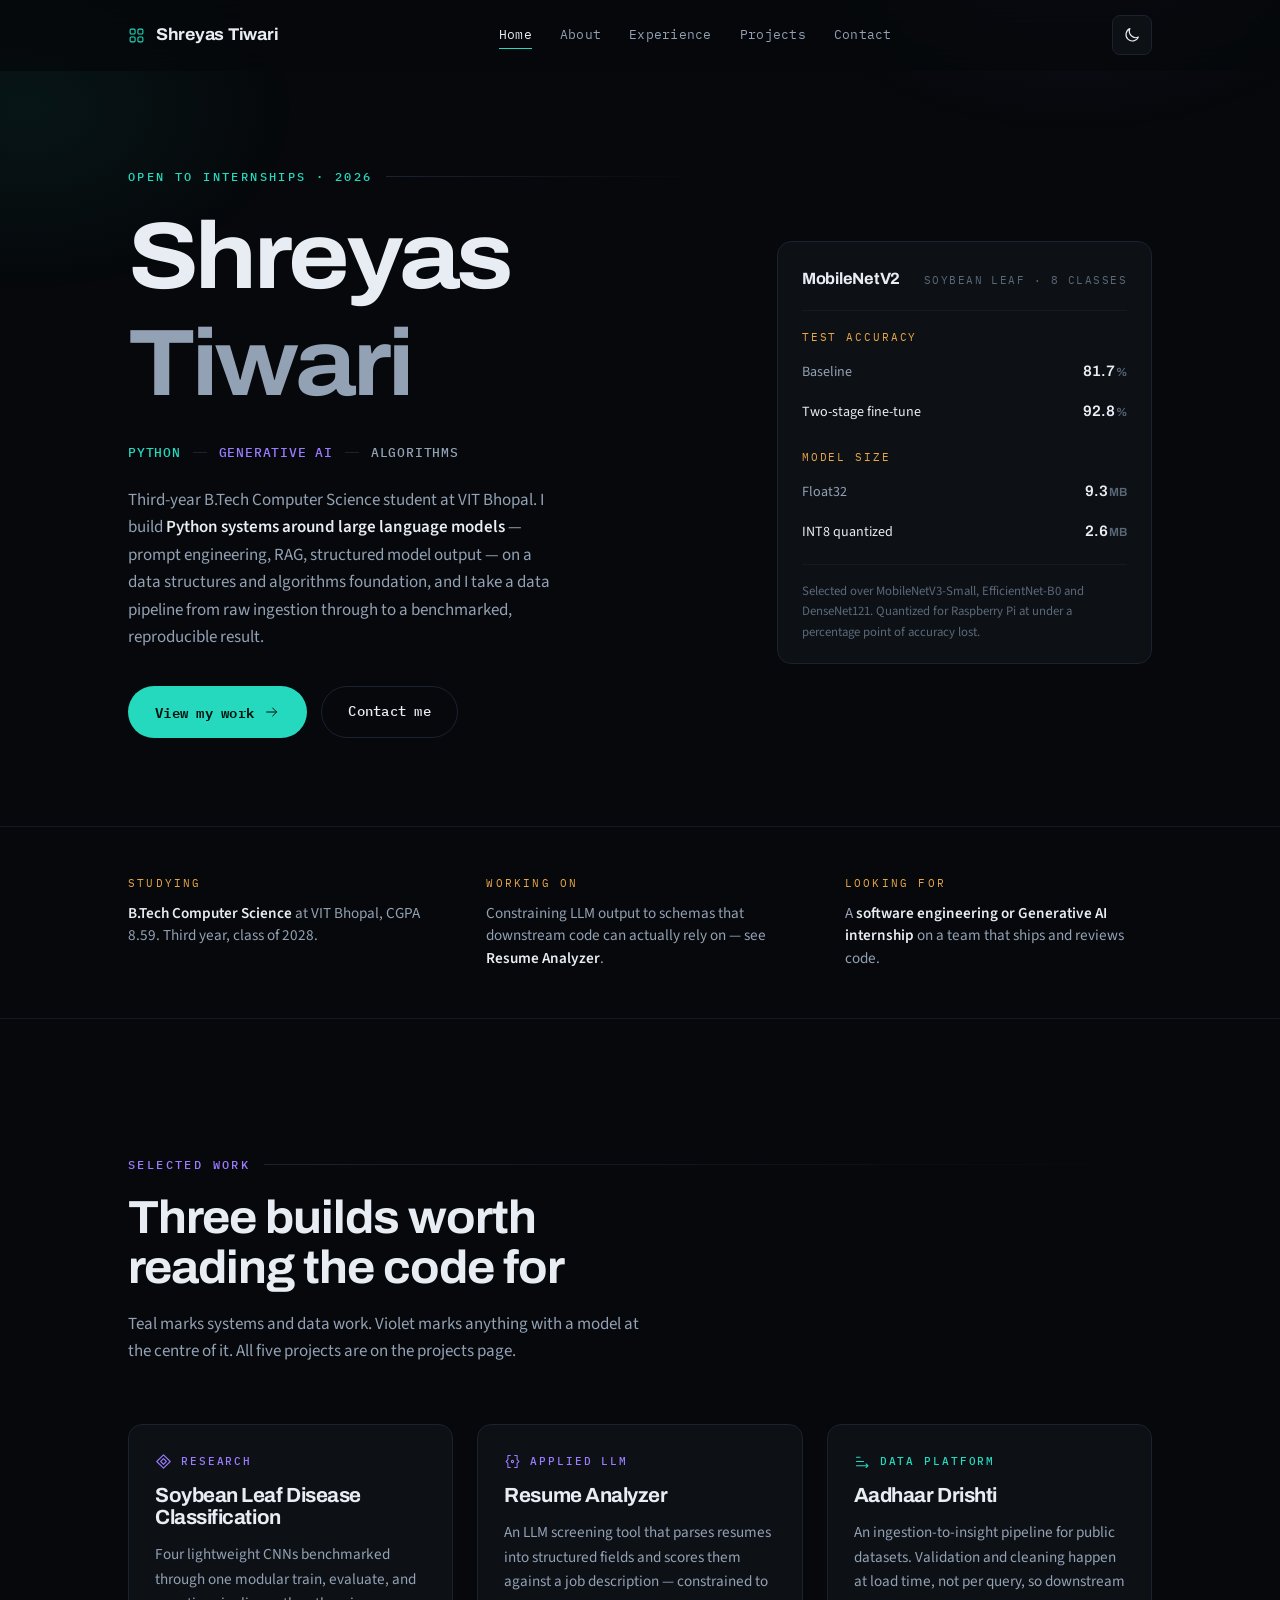
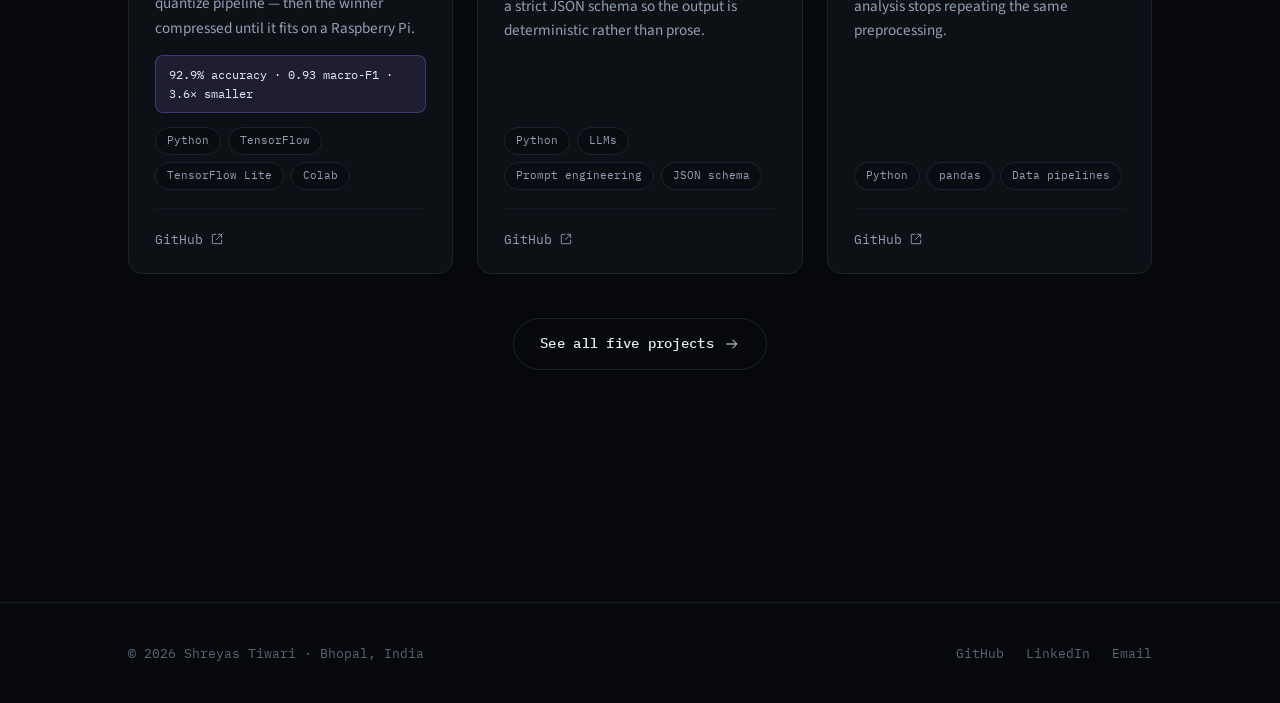
==== index.html @ 002e0f3b "Add files via upload" ====
<!DOCTYPE html>
<html lang="en">
<head>
<meta charset="UTF-8">
<meta name="viewport" content="width=device-width, initial-scale=1.0">
<title>Shreyas Tiwari &mdash; Python Developer &amp; Generative AI</title>
<meta name="description" content="Portfolio of Shreyas Tiwari, a B.Tech Computer Science student building Python systems around LLMs, data pipelines, and benchmarked machine learning.">
<meta name="theme-color" content="#06080B">
<script>(function(){try{var t=localStorage.getItem('theme');document.documentElement.setAttribute('data-theme',t==='light'?'light':'dark');}catch(e){document.documentElement.setAttribute('data-theme','dark');}})();</script>
<link rel="preconnect" href="https://fonts.googleapis.com">
<link rel="preconnect" href="https://fonts.gstatic.com" crossorigin>
<link href="https://fonts.googleapis.com/css2?family=Archivo:wdth,wght@75..112,500..700&family=IBM+Plex+Mono:wght@400;500&family=Source+Sans+3:wght@400;600&display=swap" rel="stylesheet">
<link rel="stylesheet" href="style.css">
</head>
<body>
<a class="skip" href="#main">Skip to content</a>
<svg class="sprite" aria-hidden="true" focusable="false">
  <symbol id="sym-mark" viewBox="0 0 24 24"><rect x="3" y="3" width="7" height="7" rx="1.5"/><rect x="14" y="3" width="7" height="7" rx="1.5"/><rect x="3" y="14" width="7" height="7" rx="1.5"/><rect x="14" y="14" width="7" height="7" rx="1.5"/></symbol>
  <symbol id="sym-moon" viewBox="0 0 24 24"><path d="M20.5 14.8A8.6 8.6 0 0 1 9.2 3.5a8.6 8.6 0 1 0 11.3 11.3z"/></symbol>
  <symbol id="sym-sun" viewBox="0 0 24 24"><circle cx="12" cy="12" r="4.2"/><path d="M12 2.6v2.2M12 19.2v2.2M2.6 12h2.2M19.2 12h2.2M5.4 5.4l1.6 1.6M17 17l1.6 1.6M18.6 5.4L17 7M7 17l-1.6 1.6"/></symbol>
  <symbol id="sym-arrow" viewBox="0 0 24 24"><path d="M4 12h15"/><path d="M13 6l6 6-6 6"/></symbol>
  <symbol id="sym-external" viewBox="0 0 24 24"><path d="M10 4H5a1 1 0 0 0-1 1v14a1 1 0 0 0 1 1h14a1 1 0 0 0 1-1v-5"/><path d="M14 4h6v6"/><path d="M20 4l-9 9"/></symbol>
  <symbol id="sym-research" viewBox="0 0 24 24"><path d="M12 2.5L21.5 12 12 21.5 2.5 12z"/><path d="M12 8l4 4-4 4-4-4z"/></symbol>
  <symbol id="sym-model" viewBox="0 0 24 24"><path d="M9 3.5H5.5v6l-2.5 2.5 2.5 2.5v6H9"/><path d="M15 3.5h3.5v6l2.5 2.5-2.5 2.5v6H15"/><circle cx="12" cy="12" r="1.6"/></symbol>
  <symbol id="sym-pipeline" viewBox="0 0 24 24"><path d="M3.5 6h5"/><path d="M3.5 12h10"/><path d="M3.5 18h16"/><path d="M17 15.5l2.5 2.5-2.5 2.5"/></symbol>
</svg>

<header class="site-head">
  <div class="wrap head-inner">
    <a class="brand" href="index.html"><svg class="glyph"><use href="#sym-mark"/></svg>Shreyas Tiwari</a>
    <nav class="site-nav" id="primary-nav" aria-label="Primary">
      <ul class="nav-list">
        <li><a href="index.html" aria-current="page">Home</a></li>
        <li><a href="about.html">About</a></li>
        <li><a href="experience.html">Experience</a></li>
        <li><a href="projects.html">Projects</a></li>
        <li><a href="contact.html">Contact</a></li>
      </ul>
    </nav>
    <div class="head-actions">
      <button class="icon-btn theme-toggle" type="button" aria-label="Switch to light theme" aria-pressed="false">
        <svg class="glyph icon-moon"><use href="#sym-moon"/></svg>
        <svg class="glyph icon-sun"><use href="#sym-sun"/></svg>
      </button>
      <button class="icon-btn nav-toggle" type="button" aria-expanded="false" aria-controls="primary-nav" aria-label="Open menu">
        <span></span><span></span><span></span>
      </button>
    </div>
  </div>
</header>

<main id="main">

  <section class="hero">
    <div class="wrap hero-grid">
      <div>
        <p class="eyebrow hero-fade" style="--d: 0.05s">Open to internships &middot; 2026</p>
        <h1 class="hero-name">
          <span class="line-mask"><span>Shreyas</span></span>
          <span class="line-mask surname"><span>Tiwari</span></span>
        </h1>
        <ul class="role-line hero-fade" style="--d: 0.45s">
          <li>Python</li>
          <li>Generative AI</li>
          <li>Algorithms</li>
        </ul>
        <p class="hero-copy hero-fade" style="--d: 0.55s">Third-year B.Tech Computer Science student at VIT Bhopal. I build <strong>Python systems around large language models</strong> &mdash; prompt engineering, RAG, structured model output &mdash; on a data structures and algorithms foundation, and I take a data pipeline from raw ingestion through to a benchmarked, reproducible result.</p>
        <div class="cta-row hero-fade" style="--d: 0.65s">
          <a class="btn btn-solid" href="projects.html">View my work <svg class="glyph"><use href="#sym-arrow"/></svg></a>
          <a class="btn btn-ghost" href="contact.html">Contact me</a>
        </div>
      </div>

      <figure class="bench">
        <figcaption class="bench-head">
          <span class="bench-model">MobileNetV2</span>
          <span class="bench-scope">Soybean leaf &middot; 8 classes</span>
        </figcaption>

        <div class="bench-group">
          <p class="bench-label">Test accuracy</p>
          <div class="bar" style="--pct: 81.7; --bar-delay: 0.5s">
            <div class="bar-top"><span class="bar-name">Baseline</span><span class="bar-val"><span data-count="81.7" data-decimals="1">81.7</span><em>%</em></span></div>
            <span class="bar-track"><span class="bar-fill"></span></span>
          </div>
          <div class="bar bar-strong" style="--pct: 92.9; --bar-delay: 0.68s">
            <div class="bar-top"><span class="bar-name">Two-stage fine-tune</span><span class="bar-val"><span data-count="92.9" data-decimals="1">92.9</span><em>%</em></span></div>
            <span class="bar-track"><span class="bar-fill"></span></span>
          </div>
        </div>

        <div class="bench-group">
          <p class="bench-label">Model size</p>
          <div class="bar" style="--pct: 100; --bar-delay: 0.86s">
            <div class="bar-top"><span class="bar-name">Float32</span><span class="bar-val"><span data-count="9.3" data-decimals="1">9.3</span><em>MB</em></span></div>
            <span class="bar-track"><span class="bar-fill"></span></span>
          </div>
          <div class="bar bar-strong" style="--pct: 28; --bar-delay: 1.04s">
            <div class="bar-top"><span class="bar-name">INT8 quantized</span><span class="bar-val"><span data-count="2.6" data-decimals="1">2.6</span><em>MB</em></span></div>
            <span class="bar-track"><span class="bar-fill"></span></span>
          </div>
        </div>

        <p class="bench-foot">Selected over MobileNetV3-Small, EfficientNet-B0 and DenseNet121. Quantized for Raspberry Pi at under a percentage point of accuracy lost.</p>
      </figure>
    </div>
  </section>

  <section class="strip">
    <div class="wrap reveal">
      <ul class="glance">
        <li>
          <span class="glance-key">Studying</span>
          <span class="glance-val"><b>B.Tech Computer Science</b> at VIT Bhopal, CGPA 8.59. Third year, class of 2028.</span>
        </li>
        <li>
          <span class="glance-key">Working on</span>
          <span class="glance-val">Constraining LLM output to schemas that downstream code can actually rely on &mdash; see <b>Resume Analyzer</b>.</span>
        </li>
        <li>
          <span class="glance-key">Looking for</span>
          <span class="glance-val">A <b>software engineering or Generative AI internship</b> on a team that ships and reviews code.</span>
        </li>
      </ul>
    </div>
  </section>

  <section class="band">
    <div class="wrap">
      <div class="band-head reveal">
        <p class="eyebrow eyebrow--pulse">Selected work</p>
        <h2 class="band-title">Three builds worth<br>reading the code for</h2>
        <p class="band-sub">Teal marks systems and data work. Violet marks anything with a model at the centre of it. All five projects are on the projects page.</p>
      </div>

      <div class="card-grid">
        <article class="card reveal" style="--accent: var(--pulse);">
          <p class="card-kind"><svg class="glyph"><use href="#sym-research"/></svg>Research</p>
          <h3>Soybean Leaf Disease Classification</h3>
          <p>Four lightweight CNNs benchmarked through one modular train, evaluate, and quantize pipeline &mdash; then the winner compressed until it fits on a Raspberry Pi.</p>
          <p class="card-stat">92.9% accuracy &middot; 0.93 macro-F1 &middot; 3.6&times; smaller</p>
          <div class="tags"><span>Python</span><span>TensorFlow</span><span>TensorFlow Lite</span><span>Colab</span></div>
          <div class="card-links"><a href="https://github.com/Shreyas310805" target="_blank" rel="noopener">GitHub <svg class="glyph"><use href="#sym-external"/></svg></a></div>
        </article>

        <article class="card reveal" data-delay="90" style="--accent: var(--pulse);">
          <p class="card-kind"><svg class="glyph"><use href="#sym-model"/></svg>Applied LLM</p>
          <h3>Resume Analyzer</h3>
          <p>An LLM screening tool that parses resumes into structured fields and scores them against a job description &mdash; constrained to a strict JSON schema so the output is deterministic rather than prose.</p>
          <div class="tags"><span>Python</span><span>LLMs</span><span>Prompt engineering</span><span>JSON schema</span></div>
          <div class="card-links"><a href="https://github.com/Shreyas310805" target="_blank" rel="noopener">GitHub <svg class="glyph"><use href="#sym-external"/></svg></a></div>
        </article>

        <article class="card reveal" data-delay="180" style="--accent: var(--signal);">
          <p class="card-kind"><svg class="glyph"><use href="#sym-pipeline"/></svg>Data platform</p>
          <h3>Aadhaar Drishti</h3>
          <p>An ingestion-to-insight pipeline for public datasets. Validation and cleaning happen at load time, not per query, so downstream analysis stops repeating the same preprocessing.</p>
          <div class="tags"><span>Python</span><span>pandas</span><span>Data pipelines</span></div>
          <div class="card-links"><a href="https://github.com/Shreyas310805" target="_blank" rel="noopener">GitHub <svg class="glyph"><use href="#sym-external"/></svg></a></div>
        </article>
      </div>

      <div class="tail reveal">
        <a class="btn btn-ghost" href="projects.html">See all five projects <svg class="glyph"><use href="#sym-arrow"/></svg></a>
      </div>
    </div>
  </section>

</main>

<footer class="site-foot">
  <div class="wrap foot-inner">
    <p>&copy; <span data-year>2026</span> Shreyas Tiwari &middot; Bhopal, India</p>
    <div class="foot-links">
      <a href="https://github.com/Shreyas310805" target="_blank" rel="noopener">GitHub</a>
      <a href="https://www.linkedin.com/in/shreyas-tiwari-ba2aa6340" target="_blank" rel="noopener">LinkedIn</a>
      <a href="mailto:shreyastiwari0531@gmail.com">Email</a>
    </div>
  </div>
</footer>

<script src="script.js"></script>
</body>
</html>
---- style.css ----
/* ============================================================
   Shreyas Tiwari — portfolio
   Type:  Archivo (display) / Source Sans 3 (body) / IBM Plex Mono (utility)
   Theme: dark by default, light via [data-theme="light"]
   ============================================================ */

:root,
[data-theme="dark"] {
  color-scheme: dark;

  --ink: #06080B;
  --surface: #0D1116;
  --surface-2: #121821;
  --line: #1B2230;
  --line-soft: #141A23;
  --mist: #93A1B4;
  --dim: #5A6878;
  --paper: #E8EDF4;

  --signal: #24D9BE;
  --pulse: #9B7BFF;
  --ember: #E9A845;

  --on-signal: #03110E;
  --head-bg: rgba(6, 8, 11, 0.76);
  --head-bg-solid: rgba(6, 8, 11, 0.93);
  --chip-bg: rgba(6, 8, 11, 0.5);
  --glow-a: rgba(155, 123, 255, 0.10);
  --glow-b: rgba(36, 217, 190, 0.065);
  --sheen: rgba(255, 255, 255, 0.42);
}

[data-theme="light"] {
  color-scheme: light;

  --ink: #F6F7F9;
  --surface: #FFFFFF;
  --surface-2: #EFF2F6;
  --line: #DCE1E9;
  --line-soft: #E7EBF1;
  --mist: #515C6B;
  --dim: #8B94A2;
  --paper: #0E141B;

  --signal: #0B8E7B;
  --pulse: #6242C9;
  --ember: #A8681A;

  --on-signal: #FFFFFF;
  --head-bg: rgba(246, 247, 249, 0.78);
  --head-bg-solid: rgba(246, 247, 249, 0.95);
  --chip-bg: rgba(255, 255, 255, 0.7);
  --glow-a: rgba(98, 66, 201, 0.055);
  --glow-b: rgba(11, 142, 123, 0.045);
  --sheen: rgba(255, 255, 255, 0.55);
}

:root {
  --display: 'Archivo', 'Helvetica Neue', Arial, sans-serif;
  --body: 'Source Sans 3', 'Segoe UI', system-ui, sans-serif;
  --mono: 'IBM Plex Mono', 'SF Mono', Consolas, monospace;

  --wrap: 1120px;
  --gutter: clamp(20px, 5vw, 48px);
  --radius: 14px;
  --radius-sm: 8px;
  --pad-block: clamp(76px, 11vw, 136px);
  --ease: cubic-bezier(0.22, 1, 0.36, 1);
  --ease-soft: cubic-bezier(0.4, 0, 0.2, 1);
}

*,
*::before,
*::after { box-sizing: border-box; }

html {
  scroll-behavior: smooth;
  -webkit-text-size-adjust: 100%;
}

body {
  margin: 0;
  background: var(--ink);
  color: var(--paper);
  font-family: var(--body);
  font-size: 17px;
  line-height: 1.62;
  -webkit-font-smoothing: antialiased;
  overflow-x: hidden;
  transition: background 0.5s var(--ease-soft), color 0.5s var(--ease-soft);
}

body::before {
  content: "";
  position: fixed;
  inset: 0;
  pointer-events: none;
  z-index: 0;
  background:
    radial-gradient(58ch 40ch at 84% -10%, var(--glow-a), transparent 70%),
    radial-gradient(50ch 34ch at 2% 12%, var(--glow-b), transparent 68%);
}

img { max-width: 100%; display: block; }
a { color: inherit; text-decoration: none; }
p { margin: 0; }
ul, ol { margin: 0; padding: 0; list-style: none; }

h1, h2, h3, h4 {
  font-family: var(--display);
  font-weight: 700;
  line-height: 1.08;
  letter-spacing: -0.022em;
  margin: 0;
}

:focus-visible {
  outline: 2px solid var(--signal);
  outline-offset: 3px;
  border-radius: 4px;
}

.sprite { position: absolute; width: 0; height: 0; overflow: hidden; }

.glyph {
  width: 1em;
  height: 1em;
  fill: none;
  stroke: currentColor;
  stroke-width: 1.5;
  stroke-linecap: round;
  stroke-linejoin: round;
  flex: none;
}

.wrap {
  width: 100%;
  max-width: var(--wrap);
  margin-inline: auto;
  padding-inline: var(--gutter);
  position: relative;
  z-index: 1;
}

.skip {
  position: absolute;
  left: -9999px;
  top: 0;
  background: var(--signal);
  color: var(--on-signal);
  padding: 10px 18px;
  font-family: var(--mono);
  font-size: 13px;
  z-index: 99;
}
.skip:focus { left: 12px; top: 12px; }

/* ---------- eyebrow ---------- */

.eyebrow {
  font-family: var(--mono);
  font-size: 12px;
  font-weight: 500;
  letter-spacing: 0.2em;
  text-transform: uppercase;
  color: var(--signal);
  display: flex;
  align-items: center;
  gap: 14px;
}

.eyebrow::after {
  content: "";
  height: 1px;
  flex: 1;
  background: linear-gradient(90deg, var(--line), transparent);
  transform: scaleX(0);
  transform-origin: left;
  transition: transform 1.1s var(--ease) 0.15s;
}

.seen .eyebrow::after,
.ready .eyebrow::after { transform: scaleX(1); }

.eyebrow--pulse { color: var(--pulse); }
.eyebrow--ember { color: var(--ember); }

/* ---------- header ---------- */

.site-head {
  position: sticky;
  top: 0;
  z-index: 40;
  background: var(--head-bg);
  backdrop-filter: blur(16px);
  border-bottom: 1px solid transparent;
  transition: border-color 0.45s var(--ease-soft), background 0.45s var(--ease-soft);
}

.head-stuck {
  border-bottom-color: var(--line-soft);
  background: var(--head-bg-solid);
}

.head-inner {
  display: flex;
  align-items: center;
  justify-content: space-between;
  min-height: 70px;
  gap: 18px;
}

.brand {
  font-family: var(--display);
  font-weight: 700;
  font-size: 17px;
  font-stretch: 104%;
  letter-spacing: -0.015em;
  display: flex;
  align-items: center;
  gap: 11px;
}

.brand .glyph {
  width: 17px;
  height: 17px;
  color: var(--signal);
  transition: transform 0.7s var(--ease);
}

.brand:hover .glyph { transform: rotate(90deg); }

.head-actions { display: flex; align-items: center; gap: 10px; }

.nav-list { display: flex; align-items: center; gap: 2px; }

.nav-list a {
  position: relative;
  font-family: var(--mono);
  font-size: 13px;
  letter-spacing: 0.02em;
  color: var(--mist);
  padding: 10px 13px;
  border-radius: var(--radius-sm);
  transition: color 0.25s var(--ease-soft);
}

.nav-list a::after {
  content: "";
  position: absolute;
  left: 13px;
  right: 13px;
  bottom: 4px;
  height: 1px;
  background: var(--signal);
  transform: scaleX(0);
  transform-origin: right;
  transition: transform 0.4s var(--ease);
}

.nav-list a:hover { color: var(--paper); }
.nav-list a:hover::after { transform: scaleX(1); transform-origin: left; }
.nav-list a[aria-current="page"] { color: var(--paper); }
.nav-list a[aria-current="page"]::after { transform: scaleX(1); }

.icon-btn {
  position: relative;
  width: 40px;
  height: 40px;
  border: 1px solid var(--line);
  border-radius: var(--radius-sm);
  background: var(--surface);
  color: var(--paper);
  cursor: pointer;
  padding: 0;
  display: grid;
  place-items: center;
  transition: border-color 0.3s var(--ease-soft), background 0.3s var(--ease-soft);
}

.icon-btn:hover { border-color: var(--signal); background: var(--surface-2); }

.theme-toggle .glyph {
  position: absolute;
  width: 18px;
  height: 18px;
  transition: opacity 0.35s var(--ease-soft), transform 0.55s var(--ease);
}

.icon-sun { opacity: 0; transform: rotate(-80deg) scale(0.5); }
.icon-moon { opacity: 1; transform: none; }
[data-theme="light"] .icon-sun { opacity: 1; transform: none; }
[data-theme="light"] .icon-moon { opacity: 0; transform: rotate(80deg) scale(0.5); }

.nav-toggle { display: none; }
.nav-toggle span {
  display: block;
  width: 17px;
  height: 1.5px;
  background: var(--paper);
  margin: 3.5px auto;
  transition: transform 0.35s var(--ease), opacity 0.2s linear;
}

.nav-open .nav-toggle span:nth-child(1) { transform: translateY(5px) rotate(45deg); }
.nav-open .nav-toggle span:nth-child(2) { opacity: 0; }
.nav-open .nav-toggle span:nth-child(3) { transform: translateY(-5px) rotate(-45deg); }

/* ---------- hero ---------- */

.hero {
  padding-top: clamp(52px, 8vw, 96px);
  padding-bottom: clamp(50px, 8vw, 88px);
}

.hero-grid {
  display: grid;
  grid-template-columns: minmax(0, 1.45fr) minmax(0, 0.95fr);
  gap: clamp(34px, 6vw, 76px);
  align-items: center;
}

.hero-name {
  font-size: clamp(3rem, 9.5vw, 5.9rem);
  font-stretch: 110%;
  letter-spacing: -0.038em;
  margin: 20px 0 0;
}

.line-mask {
  display: block;
  overflow: hidden;
  padding-bottom: 0.05em;
}

.line-mask > span {
  display: block;
  transform: translateY(105%);
  transition: transform 1s var(--ease);
}

.ready .line-mask > span { transform: translateY(0); }
.ready .line-mask:nth-of-type(2) > span { transition-delay: 0.1s; }

.surname > span { color: var(--mist); }

.role-line {
  display: flex;
  flex-wrap: wrap;
  align-items: center;
  gap: 12px;
  margin-top: 22px;
  font-family: var(--mono);
  font-size: 13px;
  font-weight: 500;
  letter-spacing: 0.06em;
  text-transform: uppercase;
  color: var(--mist);
}

.role-line li { display: flex; align-items: center; gap: 12px; }
.role-line li + li::before {
  content: "";
  width: 14px;
  height: 1px;
  background: var(--line);
}
.role-line li:first-child { color: var(--signal); }
.role-line li:nth-child(2) { color: var(--pulse); }

.hero-copy {
  color: var(--mist);
  max-width: 54ch;
  margin-top: 24px;
}

.hero-copy strong { color: var(--paper); font-weight: 600; }

.cta-row { display: flex; flex-wrap: wrap; gap: 14px; margin-top: 34px; }

.btn {
  position: relative;
  font-family: var(--mono);
  font-size: 13.5px;
  font-weight: 500;
  letter-spacing: 0.02em;
  padding: 14px 26px;
  border-radius: 999px;
  border: 1px solid transparent;
  cursor: pointer;
  display: inline-flex;
  align-items: center;
  gap: 10px;
  overflow: hidden;
  transition: transform 0.3s var(--ease), box-shadow 0.3s var(--ease), border-color 0.3s var(--ease), color 0.3s var(--ease);
}

.btn .glyph { width: 16px; height: 16px; transition: transform 0.4s var(--ease); }
.btn:hover .glyph { transform: translateX(4px); }

.btn-solid { background: var(--signal); color: var(--on-signal); font-weight: 600; }

.btn-solid::before {
  content: "";
  position: absolute;
  inset: 0;
  background: linear-gradient(105deg, transparent 35%, var(--sheen) 50%, transparent 65%);
  transform: translateX(-110%);
  transition: transform 0.75s var(--ease);
}

.btn-solid:hover {
  transform: translateY(-2px);
  box-shadow: 0 12px 30px color-mix(in srgb, var(--signal) 30%, transparent);
}

.btn-solid:hover::before { transform: translateX(110%); }

.btn-ghost { border-color: var(--line); color: var(--paper); background: transparent; }
.btn-ghost:hover { transform: translateY(-2px); border-color: var(--pulse); color: var(--pulse); }

/* ---------- benchmark panel (hero signature) ---------- */

.bench {
  margin: 0;
  border: 1px solid var(--line);
  border-radius: var(--radius);
  background: var(--surface);
  padding: 24px 24px 20px;
  opacity: 0;
  transform: translateY(18px);
}

.ready .bench {
  opacity: 1;
  transform: none;
  transition: opacity 0.9s var(--ease) 0.35s, transform 0.9s var(--ease) 0.35s, border-color 0.4s var(--ease-soft);
}

.bench:hover { border-color: color-mix(in srgb, var(--signal) 30%, var(--line)); }

.bench-head {
  display: flex;
  align-items: baseline;
  justify-content: space-between;
  gap: 12px;
  padding-bottom: 18px;
  border-bottom: 1px solid var(--line-soft);
}

.bench-model {
  font-family: var(--display);
  font-weight: 700;
  font-size: 1.02rem;
  letter-spacing: -0.015em;
}

.bench-scope {
  font-family: var(--mono);
  font-size: 10.5px;
  letter-spacing: 0.14em;
  text-transform: uppercase;
  color: var(--dim);
}

.bench-group { padding-top: 18px; }

.bench-label {
  font-family: var(--mono);
  font-size: 10.5px;
  letter-spacing: 0.18em;
  text-transform: uppercase;
  color: var(--ember);
  margin-bottom: 13px;
}

.bar { margin-bottom: 15px; }
.bar:last-child { margin-bottom: 0; }

.bar-top {
  display: flex;
  align-items: baseline;
  justify-content: space-between;
  gap: 12px;
  margin-bottom: 7px;
}

.bar-name { font-size: 0.88rem; color: var(--mist); }

.bar-val {
  font-family: var(--display);
  font-weight: 600;
  font-size: 0.95rem;
  font-variant-numeric: tabular-nums;
  color: var(--paper);
}

.bar-val em { font-style: normal; font-size: 0.78em; color: var(--dim); margin-left: 1px; }

.bar-track {
  height: 5px;
  border-radius: 999px;
  background: var(--surface-2);
  overflow: hidden;
}

[data-theme="light"] .bar-track { background: var(--line-soft); }

.bar-fill {
  display: block;
  height: 100%;
  width: 0;
  border-radius: 999px;
  background: var(--dim);
  transition: width 1.3s var(--ease) var(--bar-delay, 0.5s);
}

.ready .bar-fill { width: calc(var(--pct) * 1%); }

.bar-strong .bar-fill { background: linear-gradient(90deg, var(--signal), color-mix(in srgb, var(--signal) 55%, var(--pulse))); }
.bar-strong .bar-name { color: var(--paper); }

.bench-foot {
  margin-top: 20px;
  padding-top: 16px;
  border-top: 1px solid var(--line-soft);
  font-size: 0.8rem;
  color: var(--dim);
}

/* ---------- at a glance strip ---------- */

.strip {
  border-top: 1px solid var(--line-soft);
  border-bottom: 1px solid var(--line-soft);
  padding-block: clamp(32px, 5vw, 48px);
}

.glance { display: grid; grid-template-columns: repeat(3, 1fr); gap: clamp(22px, 4vw, 52px); }

.glance li { display: flex; flex-direction: column; gap: 9px; }

.glance-key {
  font-family: var(--mono);
  font-size: 11px;
  letter-spacing: 0.2em;
  text-transform: uppercase;
  color: var(--ember);
}

.glance-val { color: var(--mist); font-size: 0.95rem; line-height: 1.5; }
.glance-val b { color: var(--paper); font-weight: 600; }

/* ---------- bands ---------- */

.band { padding-block: var(--pad-block); }
.band-alt { padding-block: var(--pad-block); background: linear-gradient(180deg, transparent, var(--surface-2), transparent); }
.band-head { margin-bottom: clamp(34px, 5vw, 58px); }
.band-title { font-size: clamp(2rem, 4.6vw, 2.9rem); font-stretch: 104%; margin-top: 18px; }
.band-sub { color: var(--mist); max-width: 64ch; margin-top: 18px; }

/* ---------- cards ---------- */

.card-grid {
  display: grid;
  grid-template-columns: repeat(auto-fill, minmax(310px, 1fr));
  gap: clamp(16px, 2.4vw, 24px);
}

.card {
  position: relative;
  background: var(--surface);
  border: 1px solid var(--line);
  border-radius: var(--radius);
  padding: 28px 26px 24px;
  display: flex;
  flex-direction: column;
  gap: 14px;
  overflow: hidden;
  transition: transform 0.4s var(--ease), border-color 0.4s var(--ease), background 0.4s var(--ease), box-shadow 0.4s var(--ease);
}

.card::before {
  content: "";
  position: absolute;
  top: 0;
  left: 0;
  right: 0;
  height: 2px;
  background: var(--accent, var(--signal));
  transform: scaleX(0);
  transform-origin: left;
  transition: transform 0.55s var(--ease);
}

.card::after {
  content: "";
  position: absolute;
  inset: 0;
  pointer-events: none;
  background: radial-gradient(26ch 18ch at 100% 0%, color-mix(in srgb, var(--accent, var(--signal)) 9%, transparent), transparent 70%);
  opacity: 0;
  transition: opacity 0.5s var(--ease-soft);
}

.card:hover {
  transform: translateY(-6px);
  border-color: color-mix(in srgb, var(--accent, var(--signal)) 42%, var(--line));
  background: var(--surface-2);
}

[data-theme="light"] .card:hover {
  background: var(--surface);
  box-shadow: 0 16px 40px rgba(14, 20, 27, 0.09);
}

.card:hover::before { transform: scaleX(1); }
.card:hover::after { opacity: 1; }

.card-kind {
  font-family: var(--mono);
  font-size: 10.5px;
  font-weight: 500;
  letter-spacing: 0.18em;
  text-transform: uppercase;
  color: var(--accent, var(--signal));
  display: flex;
  align-items: center;
  gap: 9px;
}

.card-kind .glyph { width: 17px; height: 17px; transition: transform 0.55s var(--ease); }
.card:hover .card-kind .glyph { transform: rotate(-90deg) scale(1.06); }

.card h3 { font-size: 1.28rem; }

.card p:not([class]) {
  color: var(--mist);
  font-size: 0.95rem;
  flex: 1;
}

.card-stat {
  font-family: var(--mono);
  font-size: 12px;
  color: var(--paper);
  background: color-mix(in srgb, var(--accent, var(--signal)) 12%, transparent);
  border: 1px solid color-mix(in srgb, var(--accent, var(--signal)) 30%, transparent);
  border-radius: var(--radius-sm);
  padding: 9px 13px;
}

.tags { display: flex; flex-wrap: wrap; gap: 7px; }

.tags span {
  font-family: var(--mono);
  font-size: 11px;
  color: var(--mist);
  border: 1px solid var(--line);
  border-radius: 999px;
  padding: 4px 11px;
  background: var(--chip-bg);
  transition: border-color 0.3s var(--ease-soft);
}

.card:hover .tags span { border-color: color-mix(in srgb, var(--accent, var(--signal)) 24%, var(--line)); }

.card-links {
  display: flex;
  gap: 20px;
  padding-top: 6px;
  border-top: 1px solid var(--line-soft);
  margin-top: 4px;
}

.card-links a {
  font-family: var(--mono);
  font-size: 12.5px;
  color: var(--mist);
  padding-top: 14px;
  display: inline-flex;
  align-items: center;
  gap: 7px;
  transition: color 0.25s var(--ease-soft);
}

.card-links a .glyph { width: 14px; height: 14px; transition: transform 0.35s var(--ease); }
.card-links a:hover { color: var(--accent, var(--signal)); }
.card-links a:hover .glyph { transform: translate(2px, -2px); }

.tail { margin-top: 44px; display: flex; justify-content: center; }

/* ---------- prose + facts ---------- */

.prose {
  display: grid;
  grid-template-columns: minmax(0, 1fr) minmax(0, 1fr);
  gap: clamp(28px, 5vw, 64px);
  align-items: start;
}

.prose p { color: var(--mist); }
.prose p + p { margin-top: 18px; }
.prose b { color: var(--paper); font-weight: 600; }

.facts {
  border: 1px solid var(--line);
  border-radius: var(--radius);
  background: var(--surface);
  padding: 8px 24px;
}

.facts li {
  display: flex;
  justify-content: space-between;
  gap: 20px;
  padding: 17px 0;
  border-bottom: 1px solid var(--line-soft);
  font-size: 0.94rem;
}

.facts li:last-child { border-bottom: 0; }

.facts .k {
  font-family: var(--mono);
  font-size: 11px;
  letter-spacing: 0.14em;
  text-transform: uppercase;
  color: var(--dim);
  white-space: nowrap;
}

.facts .v { text-align: right; color: var(--paper); }

.facts .v small {
  display: block;
  color: var(--mist);
  font-size: 12px;
  font-family: var(--mono);
  margin-top: 3px;
}

/* ---------- skills ---------- */

.skill-set { display: grid; grid-template-columns: repeat(auto-fit, minmax(250px, 1fr)); gap: clamp(18px, 2.6vw, 26px); }

.skill-col {
  border: 1px solid var(--line);
  border-radius: var(--radius);
  padding: 26px 24px;
  background: var(--surface);
  transition: border-color 0.4s var(--ease-soft), transform 0.4s var(--ease);
}

.skill-col:hover { border-color: color-mix(in srgb, var(--signal) 26%, var(--line)); transform: translateY(-3px); }

.skill-col h3 { font-size: 1.02rem; margin-bottom: 18px; display: flex; align-items: center; gap: 10px; }
.skill-col h3 .glyph { width: 17px; height: 17px; color: var(--signal); }

.skill-col li {
  display: flex;
  align-items: baseline;
  justify-content: space-between;
  gap: 14px;
  padding: 11px 0;
  border-bottom: 1px dashed var(--line-soft);
  font-size: 0.94rem;
}

.skill-col li:last-child { border-bottom: 0; }

.level {
  font-family: var(--mono);
  font-size: 10.5px;
  letter-spacing: 0.12em;
  text-transform: uppercase;
  color: var(--signal);
  white-space: nowrap;
}

.level-mid { color: var(--pulse); }
.level-low { color: var(--dim); }

/* ---------- interests ---------- */

.interests { display: grid; grid-template-columns: repeat(auto-fit, minmax(240px, 1fr)); gap: clamp(16px, 2.4vw, 22px); }

.interest {
  position: relative;
  border: 1px solid var(--line);
  border-radius: var(--radius-sm);
  padding: 24px 22px;
  background: var(--surface);
  overflow: hidden;
  transition: transform 0.4s var(--ease), background 0.4s var(--ease-soft);
}

.interest::before {
  content: "";
  position: absolute;
  left: 0;
  top: 0;
  bottom: 0;
  width: 2px;
  background: var(--ember);
  transform: scaleY(0.25);
  transform-origin: top;
  transition: transform 0.55s var(--ease);
}

.interest:hover { transform: translateY(-5px); background: var(--surface-2); }
.interest:hover::before { transform: scaleY(1); }

.interest h3 { font-size: 1.02rem; margin-bottom: 8px; }
.interest p { color: var(--mist); font-size: 0.92rem; }

/* ---------- timeline ---------- */

.timeline { position: relative; padding-left: clamp(26px, 4vw, 40px); }

.timeline::before {
  content: "";
  position: absolute;
  left: 5px;
  top: 10px;
  bottom: 10px;
  width: 1px;
  background: var(--line);
}

.timeline::after {
  content: "";
  position: absolute;
  left: 5px;
  top: 10px;
  bottom: 10px;
  width: 1px;
  background: linear-gradient(180deg, var(--signal), var(--pulse));
  transform: scaleY(var(--progress, 0));
  transform-origin: top;
  transition: transform 0.25s linear;
}

.tl-item { position: relative; padding-bottom: clamp(36px, 5vw, 54px); }
.tl-item:last-child { padding-bottom: 0; }

.tl-item::before {
  content: "";
  position: absolute;
  left: calc(-1 * clamp(26px, 4vw, 40px));
  top: 10px;
  width: 11px;
  height: 11px;
  border-radius: 3px;
  background: var(--ink);
  border: 1px solid var(--signal);
  transition: box-shadow 0.45s var(--ease), background 0.45s var(--ease), transform 0.45s var(--ease);
}

.tl-item:hover::before {
  background: var(--signal);
  box-shadow: 0 0 18px color-mix(in srgb, var(--signal) 55%, transparent);
  transform: rotate(45deg) scale(1.12);
}

.tl-date {
  font-family: var(--mono);
  font-size: 11px;
  letter-spacing: 0.16em;
  text-transform: uppercase;
  color: var(--ember);
}

.tl-item h3 { font-size: 1.28rem; margin: 12px 0 6px; }
.tl-org { font-family: var(--mono); font-size: 12.5px; color: var(--pulse); }

.tl-points { margin-top: 16px; max-width: 70ch; }

.tl-points li {
  position: relative;
  color: var(--mist);
  font-size: 0.96rem;
  padding-left: 22px;
  margin-bottom: 11px;
}

.tl-points li:last-child { margin-bottom: 0; }

.tl-points li::before {
  content: "";
  position: absolute;
  left: 0;
  top: 0.62em;
  width: 7px;
  height: 1px;
  background: var(--dim);
  transition: width 0.4s var(--ease), background 0.4s var(--ease);
}

.tl-item:hover .tl-points li::before { width: 13px; background: var(--signal); }

.tl-points b { color: var(--paper); font-weight: 600; }

.tl-flag {
  display: inline-block;
  font-family: var(--mono);
  font-size: 10px;
  letter-spacing: 0.14em;
  text-transform: uppercase;
  color: var(--ink);
  background: var(--ember);
  border-radius: 999px;
  padding: 3px 11px;
  margin-left: 10px;
  vertical-align: 3px;
}

[data-theme="light"] .tl-flag { color: #FFFFFF; }

/* ---------- contact ---------- */

.contact-grid {
  display: grid;
  grid-template-columns: minmax(0, 1.15fr) minmax(0, 0.85fr);
  gap: clamp(30px, 5vw, 60px);
  align-items: start;
}

.field { display: flex; flex-direction: column; gap: 9px; margin-bottom: 22px; }

.field label {
  font-family: var(--mono);
  font-size: 11px;
  letter-spacing: 0.16em;
  text-transform: uppercase;
  color: var(--mist);
}

.field input,
.field textarea {
  font-family: var(--body);
  font-size: 1rem;
  color: var(--paper);
  background: var(--surface);
  border: 1px solid var(--line);
  border-radius: var(--radius-sm);
  padding: 14px 16px;
  transition: border-color 0.3s var(--ease-soft), background 0.3s var(--ease-soft), box-shadow 0.3s var(--ease-soft);
  resize: vertical;
}

.field input::placeholder,
.field textarea::placeholder { color: var(--dim); }

.field input:focus,
.field textarea:focus {
  border-color: var(--signal);
  box-shadow: 0 0 0 3px color-mix(in srgb, var(--signal) 15%, transparent);
  outline: none;
}

.form-hint { font-size: 0.85rem; color: var(--dim); margin-bottom: 20px; }

.form-note {
  font-family: var(--mono);
  font-size: 12.5px;
  margin-top: 18px;
  min-height: 20px;
  color: var(--signal);
  opacity: 0;
  transform: translateY(-4px);
  transition: opacity 0.4s var(--ease), transform 0.4s var(--ease);
}

.form-note.show { opacity: 1; transform: none; }
.form-note.bad { color: #E0574F; }
[data-theme="dark"] .form-note.bad { color: #FF8A8A; }

.reach { border: 1px solid var(--line); border-radius: var(--radius); background: var(--surface); padding: 8px 26px; }
.reach li { padding: 18px 0; border-bottom: 1px solid var(--line-soft); }
.reach li:last-child { border-bottom: 0; }

.reach a {
  display: flex;
  align-items: center;
  justify-content: space-between;
  gap: 16px;
  transition: color 0.25s var(--ease-soft);
}

.reach a .glyph { color: var(--pulse); width: 17px; height: 17px; transition: transform 0.4s var(--ease); }
.reach a:hover { color: var(--signal); }
.reach a:hover .glyph { transform: translateX(5px); }

.reach-label {
  font-family: var(--mono);
  font-size: 10.5px;
  letter-spacing: 0.18em;
  text-transform: uppercase;
  color: var(--dim);
  display: block;
  margin-bottom: 4px;
}

.reach-val { font-size: 0.95rem; }

/* ---------- footer ---------- */

.site-foot { border-top: 1px solid var(--line-soft); padding-block: 40px; margin-top: clamp(60px, 8vw, 96px); }

.foot-inner {
  display: flex;
  flex-wrap: wrap;
  gap: 18px;
  justify-content: space-between;
  align-items: center;
  font-family: var(--mono);
  font-size: 12.5px;
  color: var(--dim);
}

.foot-links { display: flex; gap: 22px; }
.foot-links a { transition: color 0.25s var(--ease-soft); }
.foot-links a:hover { color: var(--signal); }

/* ---------- reveal ---------- */

.reveal { opacity: 0; transform: translateY(24px); }

.reveal.seen {
  opacity: 1;
  transform: none;
  transition: opacity 0.85s var(--ease), transform 0.85s var(--ease);
}

.hero-fade { opacity: 0; transform: translateY(16px); }

.ready .hero-fade {
  opacity: 1;
  transform: none;
  transition: opacity 0.9s var(--ease) var(--d, 0s), transform 0.9s var(--ease) var(--d, 0s);
}

/* ---------- responsive ---------- */

@media (max-width: 940px) {
  .hero-grid { grid-template-columns: 1fr; }
  .bench { max-width: 460px; }
  .prose, .contact-grid { grid-template-columns: 1fr; }
  .glance { grid-template-columns: 1fr; gap: 24px; }
}

@media (max-width: 760px) {
  .nav-toggle { display: grid; }

  .site-nav {
    position: absolute;
    left: 0;
    right: 0;
    top: 100%;
    background: var(--head-bg-solid);
    backdrop-filter: blur(18px);
    border-bottom: 1px solid var(--line);
    clip-path: inset(0 0 100% 0);
    transition: clip-path 0.45s var(--ease);
  }

  .nav-open .site-nav { clip-path: inset(0 0 0 0); }

  .nav-list { flex-direction: column; align-items: stretch; gap: 0; padding: 10px var(--gutter) 22px; }

  .nav-list a {
    padding: 15px 0;
    font-size: 15px;
    border-bottom: 1px solid var(--line-soft);
    border-radius: 0;
    opacity: 0;
    transform: translateY(-8px);
    transition: opacity 0.4s var(--ease), transform 0.4s var(--ease), color 0.25s var(--ease-soft);
  }

  .nav-open .nav-list a { opacity: 1; transform: none; }
  .nav-open .nav-list li:nth-child(1) a { transition-delay: 0.08s; }
  .nav-open .nav-list li:nth-child(2) a { transition-delay: 0.13s; }
  .nav-open .nav-list li:nth-child(3) a { transition-delay: 0.18s; }
  .nav-open .nav-list li:nth-child(4) a { transition-delay: 0.23s; }
  .nav-open .nav-list li:nth-child(5) a { transition-delay: 0.28s; }

  .nav-list a::after { left: 0; right: auto; width: 20px; bottom: 8px; }

  .hero-name { letter-spacing: -0.03em; }
  .card-grid { grid-template-columns: 1fr; }
  .btn { flex: 1; justify-content: center; }
}

@media (prefers-reduced-motion: reduce) {
  html { scroll-behavior: auto; }

  *,
  *::before,
  *::after {
    animation-duration: 0.001ms !important;
    transition-duration: 0.001ms !important;
    transition-delay: 0s !important;
  }

  .reveal, .hero-fade, .bench { opacity: 1; transform: none; }
  .line-mask > span { transform: none; }
  .eyebrow::after { transform: scaleX(1); }
  .timeline::after { transform: scaleY(1); }
  .form-note { opacity: 1; transform: none; }
  .bar-fill { width: calc(var(--pct) * 1%); }
}
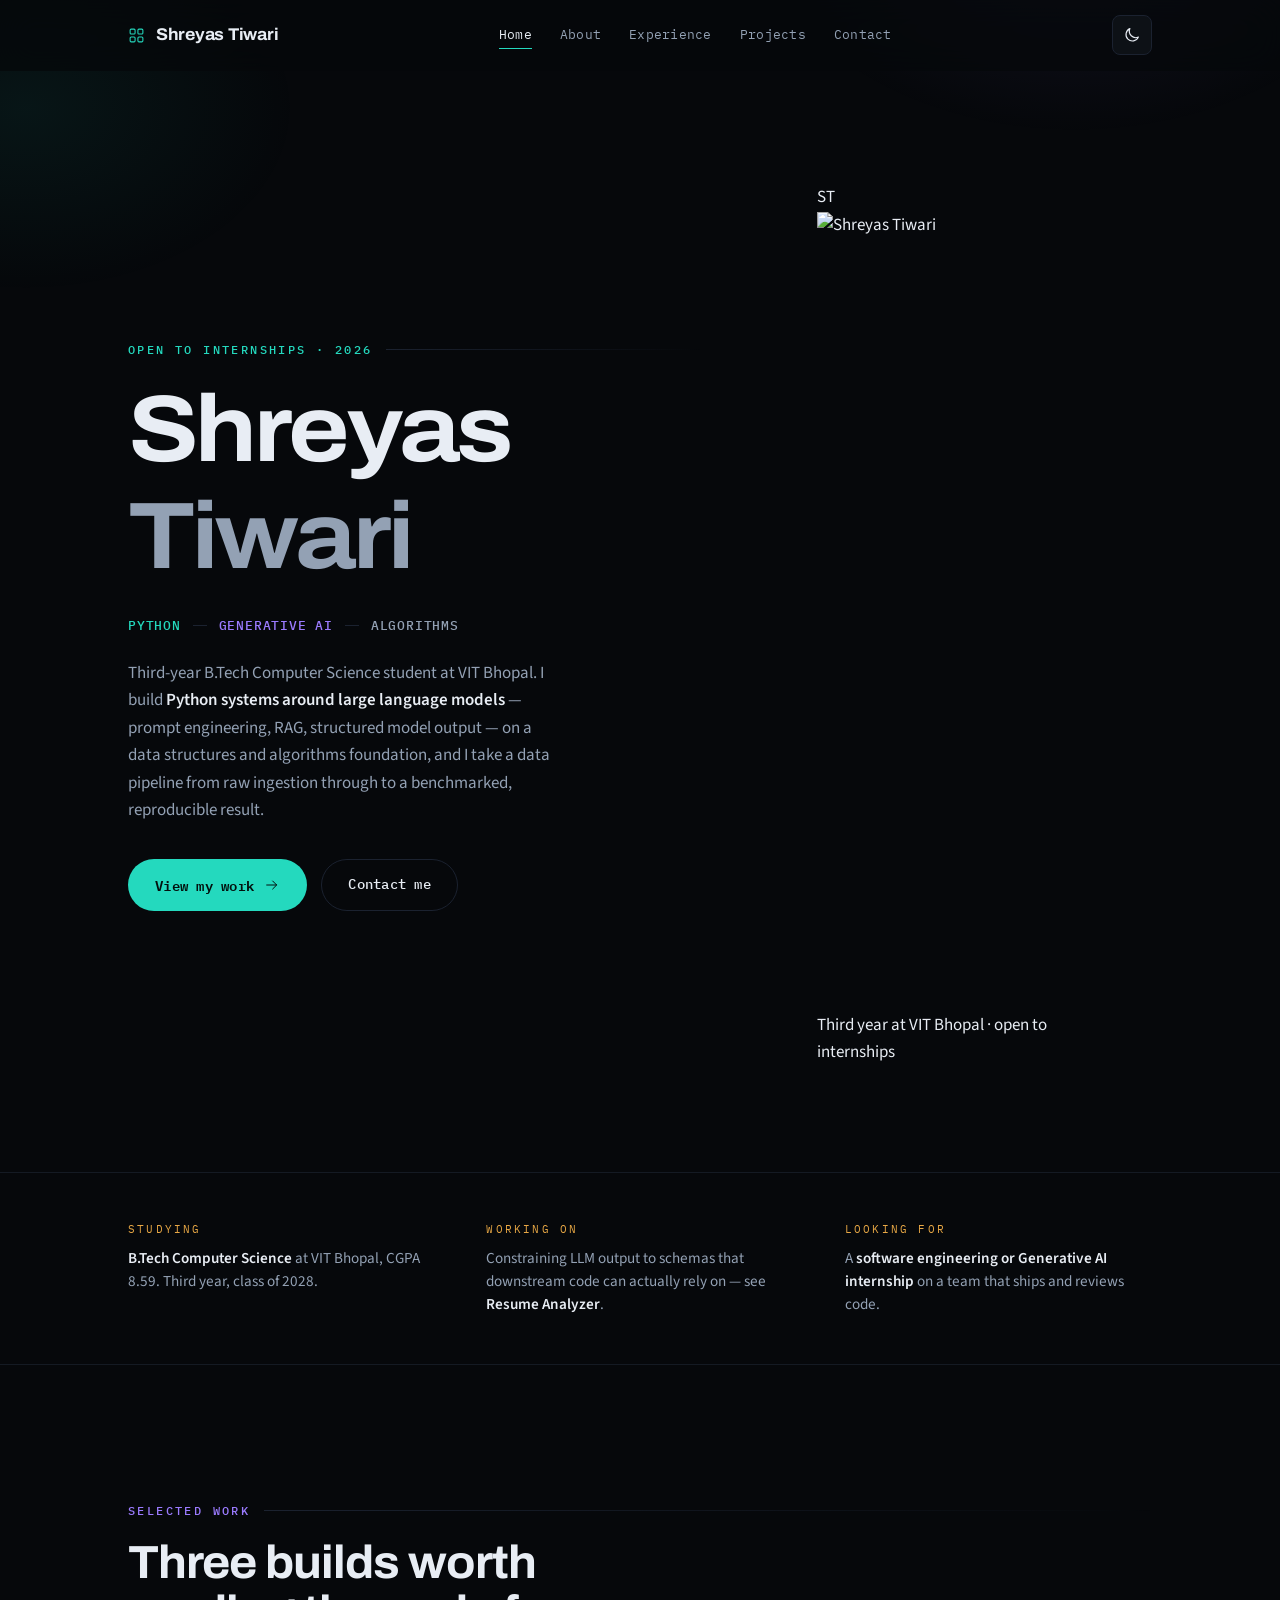
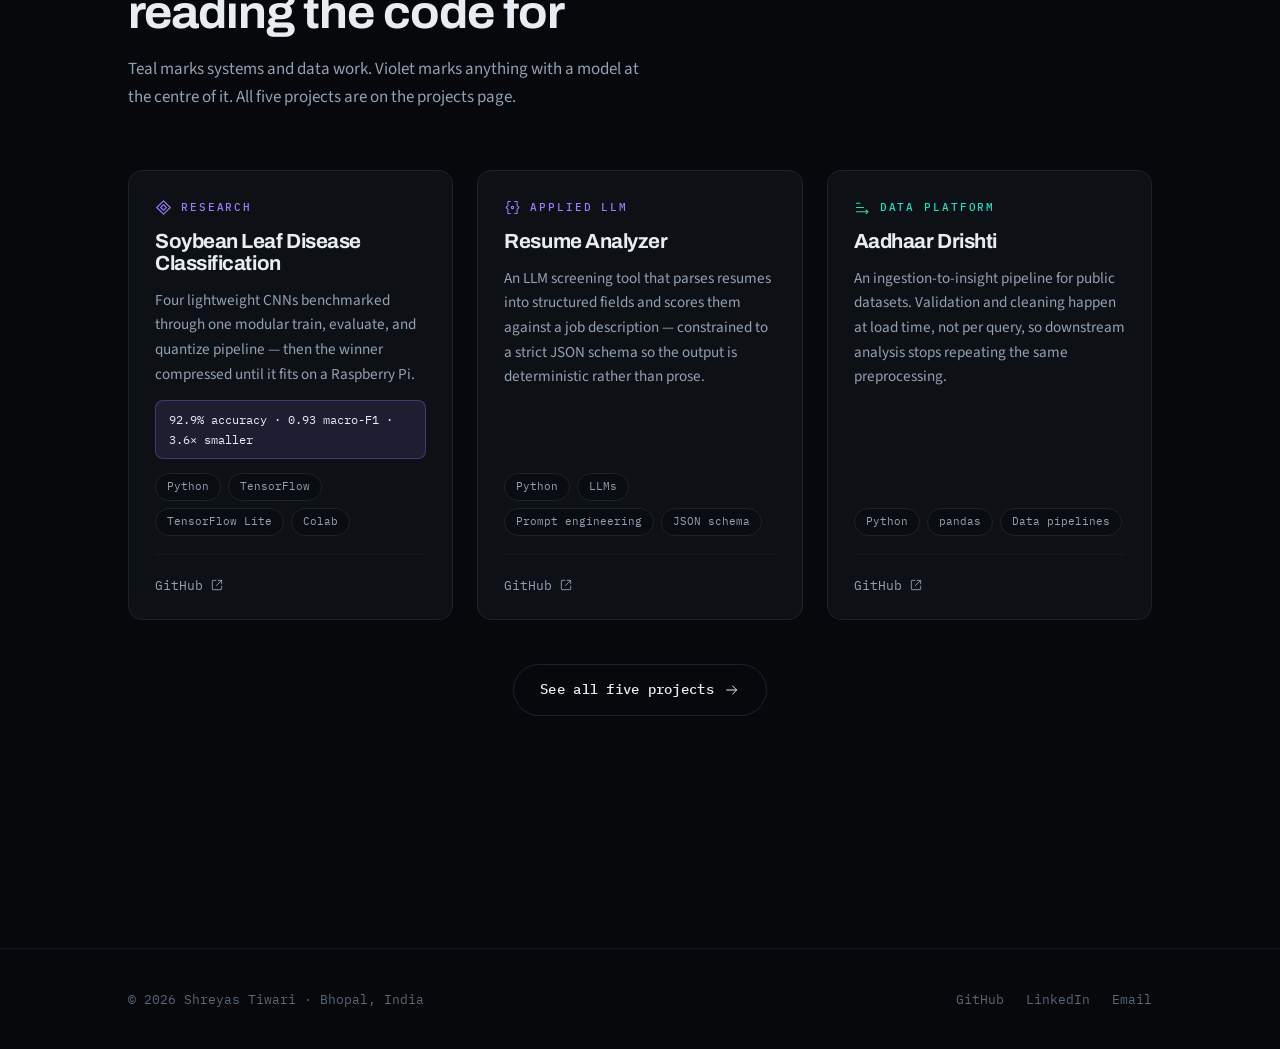
==== commit 61672ca2: "Replace benchmark figure with portrait section" ====
--- a/index.html
+++ b/index.html
@@ -71,37 +71,14 @@
         </div>
       </div>
 
-      <figure class="bench">
-        <figcaption class="bench-head">
-          <span class="bench-model">MobileNetV2</span>
-          <span class="bench-scope">Soybean leaf &middot; 8 classes</span>
+      <figure class="portrait">
+        <div class="portrait-frame">
+          <span class="portrait-mono" aria-hidden="true">ST</span>
+          <img class="portrait-img" src="profile.jpg" alt="Shreyas Tiwari" width="800" height="800">
+        </div>
+        <figcaption class="portrait-cap">
+          <span class="status-dot" aria-hidden="true"></span>Third year at VIT Bhopal &middot; open to internships
         </figcaption>
-
-        <div class="bench-group">
-          <p class="bench-label">Test accuracy</p>
-          <div class="bar" style="--pct: 81.7; --bar-delay: 0.5s">
-            <div class="bar-top"><span class="bar-name">Baseline</span><span class="bar-val"><span data-count="81.7" data-decimals="1">81.7</span><em>%</em></span></div>
-            <span class="bar-track"><span class="bar-fill"></span></span>
-          </div>
-          <div class="bar bar-strong" style="--pct: 92.9; --bar-delay: 0.68s">
-            <div class="bar-top"><span class="bar-name">Two-stage fine-tune</span><span class="bar-val"><span data-count="92.9" data-decimals="1">92.9</span><em>%</em></span></div>
-            <span class="bar-track"><span class="bar-fill"></span></span>
-          </div>
-        </div>
-
-        <div class="bench-group">
-          <p class="bench-label">Model size</p>
-          <div class="bar" style="--pct: 100; --bar-delay: 0.86s">
-            <div class="bar-top"><span class="bar-name">Float32</span><span class="bar-val"><span data-count="9.3" data-decimals="1">9.3</span><em>MB</em></span></div>
-            <span class="bar-track"><span class="bar-fill"></span></span>
-          </div>
-          <div class="bar bar-strong" style="--pct: 28; --bar-delay: 1.04s">
-            <div class="bar-top"><span class="bar-name">INT8 quantized</span><span class="bar-val"><span data-count="2.6" data-decimals="1">2.6</span><em>MB</em></span></div>
-            <span class="bar-track"><span class="bar-fill"></span></span>
-          </div>
-        </div>
-
-        <p class="bench-foot">Selected over MobileNetV3-Small, EfficientNet-B0 and DenseNet121. Quantized for Raspberry Pi at under a percentage point of accuracy lost.</p>
       </figure>
     </div>
   </section>
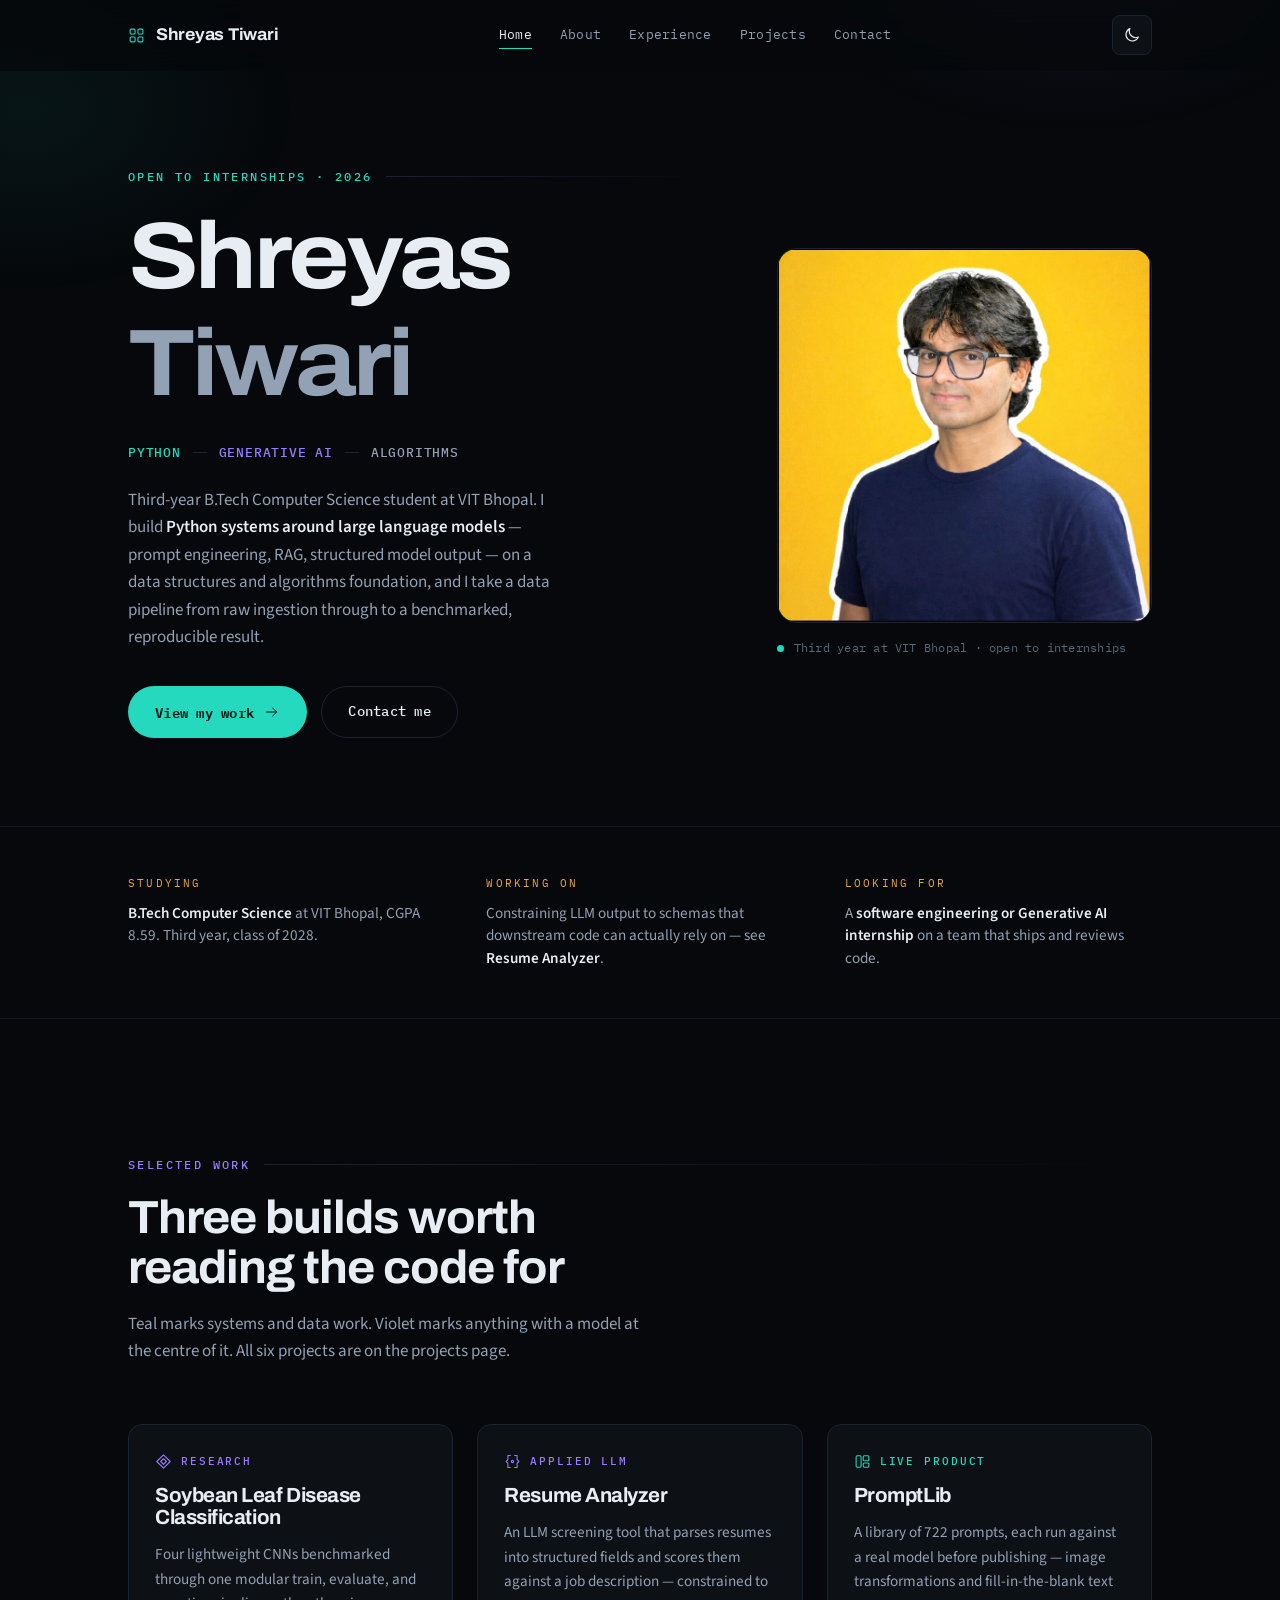
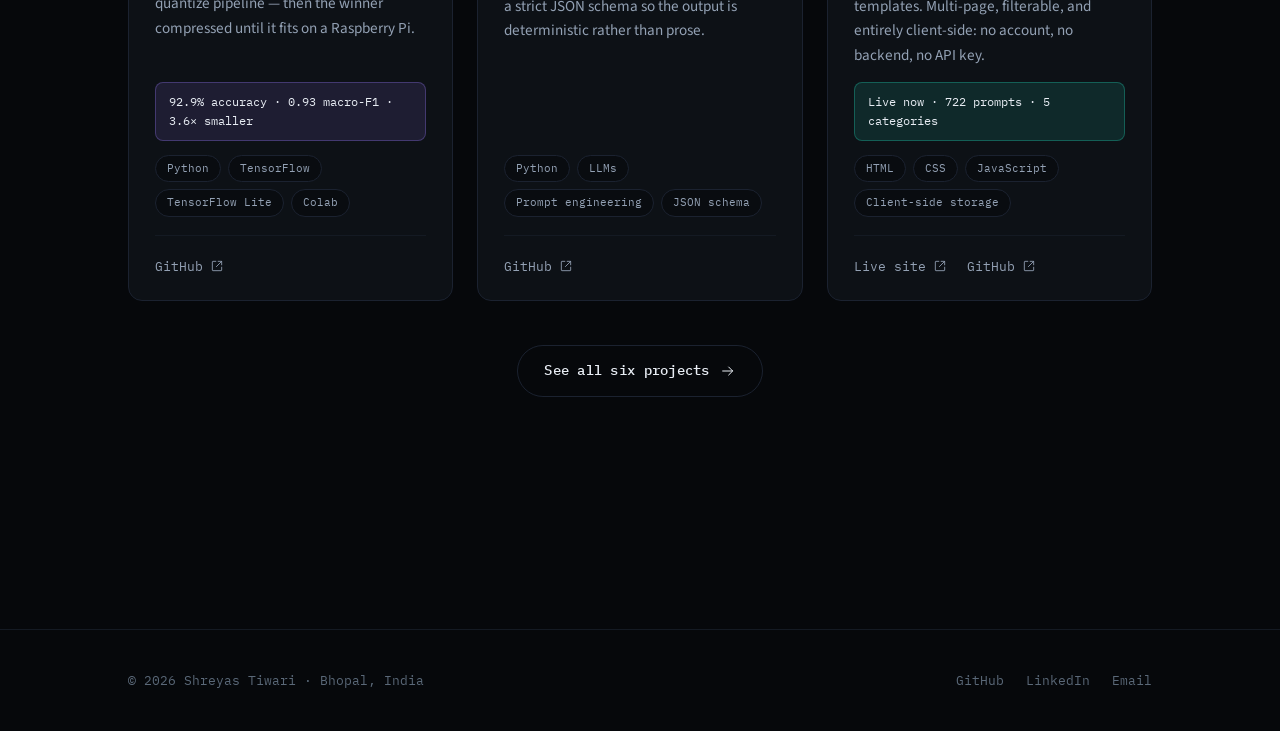
==== commit 8764381c: "Update project count and related descriptions" ====
--- a/index.html
+++ b/index.html
@@ -20,9 +20,9 @@
   <symbol id="sym-sun" viewBox="0 0 24 24"><circle cx="12" cy="12" r="4.2"/><path d="M12 2.6v2.2M12 19.2v2.2M2.6 12h2.2M19.2 12h2.2M5.4 5.4l1.6 1.6M17 17l1.6 1.6M18.6 5.4L17 7M7 17l-1.6 1.6"/></symbol>
   <symbol id="sym-arrow" viewBox="0 0 24 24"><path d="M4 12h15"/><path d="M13 6l6 6-6 6"/></symbol>
   <symbol id="sym-external" viewBox="0 0 24 24"><path d="M10 4H5a1 1 0 0 0-1 1v14a1 1 0 0 0 1 1h14a1 1 0 0 0 1-1v-5"/><path d="M14 4h6v6"/><path d="M20 4l-9 9"/></symbol>
+  <symbol id="sym-library" viewBox="0 0 24 24"><rect x="3" y="4" width="7" height="16" rx="1.5"/><rect x="13" y="4" width="8" height="7" rx="1.5"/><rect x="13" y="14" width="8" height="6" rx="1.5"/></symbol>
   <symbol id="sym-research" viewBox="0 0 24 24"><path d="M12 2.5L21.5 12 12 21.5 2.5 12z"/><path d="M12 8l4 4-4 4-4-4z"/></symbol>
   <symbol id="sym-model" viewBox="0 0 24 24"><path d="M9 3.5H5.5v6l-2.5 2.5 2.5 2.5v6H9"/><path d="M15 3.5h3.5v6l2.5 2.5-2.5 2.5v6H15"/><circle cx="12" cy="12" r="1.6"/></symbol>
-  <symbol id="sym-pipeline" viewBox="0 0 24 24"><path d="M3.5 6h5"/><path d="M3.5 12h10"/><path d="M3.5 18h16"/><path d="M17 15.5l2.5 2.5-2.5 2.5"/></symbol>
 </svg>
 
 <header class="site-head">
@@ -107,7 +107,7 @@
       <div class="band-head reveal">
         <p class="eyebrow eyebrow--pulse">Selected work</p>
         <h2 class="band-title">Three builds worth<br>reading the code for</h2>
-        <p class="band-sub">Teal marks systems and data work. Violet marks anything with a model at the centre of it. All five projects are on the projects page.</p>
+        <p class="band-sub">Teal marks systems and data work. Violet marks anything with a model at the centre of it. All six projects are on the projects page.</p>
       </div>
 
       <div class="card-grid">
@@ -129,16 +129,20 @@
         </article>
 
         <article class="card reveal" data-delay="180" style="--accent: var(--signal);">
-          <p class="card-kind"><svg class="glyph"><use href="#sym-pipeline"/></svg>Data platform</p>
-          <h3>Aadhaar Drishti</h3>
-          <p>An ingestion-to-insight pipeline for public datasets. Validation and cleaning happen at load time, not per query, so downstream analysis stops repeating the same preprocessing.</p>
-          <div class="tags"><span>Python</span><span>pandas</span><span>Data pipelines</span></div>
-          <div class="card-links"><a href="https://github.com/Shreyas310805" target="_blank" rel="noopener">GitHub <svg class="glyph"><use href="#sym-external"/></svg></a></div>
+          <p class="card-kind"><svg class="glyph"><use href="#sym-library"/></svg>Live product</p>
+          <h3>PromptLib</h3>
+          <p>A library of 722 prompts, each run against a real model before publishing &mdash; image transformations and fill-in-the-blank text templates. Multi-page, filterable, and entirely client-side: no account, no backend, no API key.</p>
+          <p class="card-stat">Live now &middot; 722 prompts &middot; 5 categories</p>
+          <div class="tags"><span>HTML</span><span>CSS</span><span>JavaScript</span><span>Client-side storage</span></div>
+          <div class="card-links">
+            <a href="https://shreyas310805.github.io/promptlib/" target="_blank" rel="noopener">Live site <svg class="glyph"><use href="#sym-external"/></svg></a>
+            <a href="https://github.com/Shreyas310805" target="_blank" rel="noopener">GitHub <svg class="glyph"><use href="#sym-external"/></svg></a>
+          </div>
         </article>
       </div>
 
       <div class="tail reveal">
-        <a class="btn btn-ghost" href="projects.html">See all five projects <svg class="glyph"><use href="#sym-arrow"/></svg></a>
+        <a class="btn btn-ghost" href="projects.html">See all six projects <svg class="glyph"><use href="#sym-arrow"/></svg></a>
       </div>
     </div>
   </section>
--- a/style.css
+++ b/style.css
@@ -419,113 +419,109 @@
 .btn-ghost { border-color: var(--line); color: var(--paper); background: transparent; }
 .btn-ghost:hover { transform: translateY(-2px); border-color: var(--pulse); color: var(--pulse); }
 
-/* ---------- benchmark panel (hero signature) ---------- */
-
-.bench {
+/* ---------- portrait (hero signature) ---------- */
+
+.portrait {
   margin: 0;
-  border: 1px solid var(--line);
-  border-radius: var(--radius);
-  background: var(--surface);
-  padding: 24px 24px 20px;
   opacity: 0;
   transform: translateY(18px);
 }
 
-.ready .bench {
+.ready .portrait {
   opacity: 1;
   transform: none;
-  transition: opacity 0.9s var(--ease) 0.35s, transform 0.9s var(--ease) 0.35s, border-color 0.4s var(--ease-soft);
-}
-
-.bench:hover { border-color: color-mix(in srgb, var(--signal) 30%, var(--line)); }
-
-.bench-head {
-  display: flex;
-  align-items: baseline;
-  justify-content: space-between;
-  gap: 12px;
-  padding-bottom: 18px;
-  border-bottom: 1px solid var(--line-soft);
-}
-
-.bench-model {
+  transition: opacity 0.9s var(--ease) 0.35s, transform 0.9s var(--ease) 0.35s;
+}
+
+.portrait-frame {
+  position: relative;
+  aspect-ratio: 1;
+  width: 100%;
+  border-radius: calc(var(--radius) + 6px);
+  border: 1px solid var(--line);
+  background: var(--surface-2);
+  overflow: hidden;
+  display: grid;
+  place-items: center;
+  transition: border-color 0.5s var(--ease-soft), box-shadow 0.5s var(--ease-soft);
+}
+
+.portrait-frame::after {
+  content: "";
+  position: absolute;
+  inset: 0;
+  pointer-events: none;
+  border-radius: inherit;
+  background: linear-gradient(155deg, transparent 45%, color-mix(in srgb, var(--pulse) 16%, transparent));
+  opacity: 0.55;
+  transition: opacity 0.5s var(--ease-soft);
+}
+
+.portrait:hover .portrait-frame {
+  border-color: color-mix(in srgb, var(--signal) 38%, var(--line));
+  box-shadow: 0 18px 46px color-mix(in srgb, var(--signal) 12%, transparent);
+}
+
+.portrait:hover .portrait-frame::after { opacity: 0.2; }
+
+.portrait-mono {
   font-family: var(--display);
   font-weight: 700;
-  font-size: 1.02rem;
-  letter-spacing: -0.015em;
-}
-
-.bench-scope {
-  font-family: var(--mono);
-  font-size: 10.5px;
-  letter-spacing: 0.14em;
-  text-transform: uppercase;
+  font-stretch: 108%;
+  font-size: clamp(3rem, 9vw, 4.6rem);
+  letter-spacing: -0.04em;
   color: var(--dim);
-}
-
-.bench-group { padding-top: 18px; }
-
-.bench-label {
-  font-family: var(--mono);
-  font-size: 10.5px;
-  letter-spacing: 0.18em;
-  text-transform: uppercase;
-  color: var(--ember);
-  margin-bottom: 13px;
-}
-
-.bar { margin-bottom: 15px; }
-.bar:last-child { margin-bottom: 0; }
-
-.bar-top {
+  user-select: none;
+}
+
+.portrait-img {
+  position: absolute;
+  inset: 0;
+  width: 100%;
+  height: 100%;
+  object-fit: cover;
+  filter: saturate(0.92) contrast(1.03);
+  transition: transform 0.9s var(--ease), filter 0.6s var(--ease-soft);
+}
+
+.portrait:hover .portrait-img { transform: scale(1.035); filter: none; }
+
+.portrait-img.is-missing { display: none; }
+
+.portrait-cap {
   display: flex;
-  align-items: baseline;
-  justify-content: space-between;
-  gap: 12px;
-  margin-bottom: 7px;
-}
-
-.bar-name { font-size: 0.88rem; color: var(--mist); }
-
-.bar-val {
-  font-family: var(--display);
-  font-weight: 600;
-  font-size: 0.95rem;
-  font-variant-numeric: tabular-nums;
-  color: var(--paper);
-}
-
-.bar-val em { font-style: normal; font-size: 0.78em; color: var(--dim); margin-left: 1px; }
-
-.bar-track {
-  height: 5px;
-  border-radius: 999px;
-  background: var(--surface-2);
-  overflow: hidden;
-}
-
-[data-theme="light"] .bar-track { background: var(--line-soft); }
-
-.bar-fill {
-  display: block;
-  height: 100%;
-  width: 0;
-  border-radius: 999px;
-  background: var(--dim);
-  transition: width 1.3s var(--ease) var(--bar-delay, 0.5s);
-}
-
-.ready .bar-fill { width: calc(var(--pct) * 1%); }
-
-.bar-strong .bar-fill { background: linear-gradient(90deg, var(--signal), color-mix(in srgb, var(--signal) 55%, var(--pulse))); }
-.bar-strong .bar-name { color: var(--paper); }
-
-.bench-foot {
-  margin-top: 20px;
-  padding-top: 16px;
-  border-top: 1px solid var(--line-soft);
-  font-size: 0.8rem;
+  align-items: center;
+  gap: 10px;
+  margin-top: 16px;
+  font-family: var(--mono);
+  font-size: 11.5px;
+  letter-spacing: 0.02em;
   color: var(--dim);
+}
+
+.status-dot {
+  position: relative;
+  width: 7px;
+  height: 7px;
+  border-radius: 50%;
+  background: var(--signal);
+  flex: none;
+}
+
+.status-dot::before {
+  content: "";
+  position: absolute;
+  inset: -4px;
+  border-radius: 50%;
+  border: 1px solid var(--signal);
+  opacity: 0;
+  animation: ping 2.6s var(--ease-soft) infinite;
+}
+
+@keyframes ping {
+  0%   { transform: scale(0.6); opacity: 0.85; }
+  70%  { transform: scale(1.5); opacity: 0; }
+  100% { transform: scale(1.5); opacity: 0; }
 }
 
 /* ---------- at a glance strip ---------- */
@@ -1045,7 +1041,7 @@
 
 @media (max-width: 940px) {
   .hero-grid { grid-template-columns: 1fr; }
-  .bench { max-width: 460px; }
+  .portrait { max-width: 340px; }
   .prose, .contact-grid { grid-template-columns: 1fr; }
   .glance { grid-template-columns: 1fr; gap: 24px; }
 }
@@ -1104,10 +1100,9 @@
     transition-delay: 0s !important;
   }
 
-  .reveal, .hero-fade, .bench { opacity: 1; transform: none; }
+  .reveal, .hero-fade, .portrait { opacity: 1; transform: none; }
   .line-mask > span { transform: none; }
   .eyebrow::after { transform: scaleX(1); }
   .timeline::after { transform: scaleY(1); }
   .form-note { opacity: 1; transform: none; }
-  .bar-fill { width: calc(var(--pct) * 1%); }
-}
+}
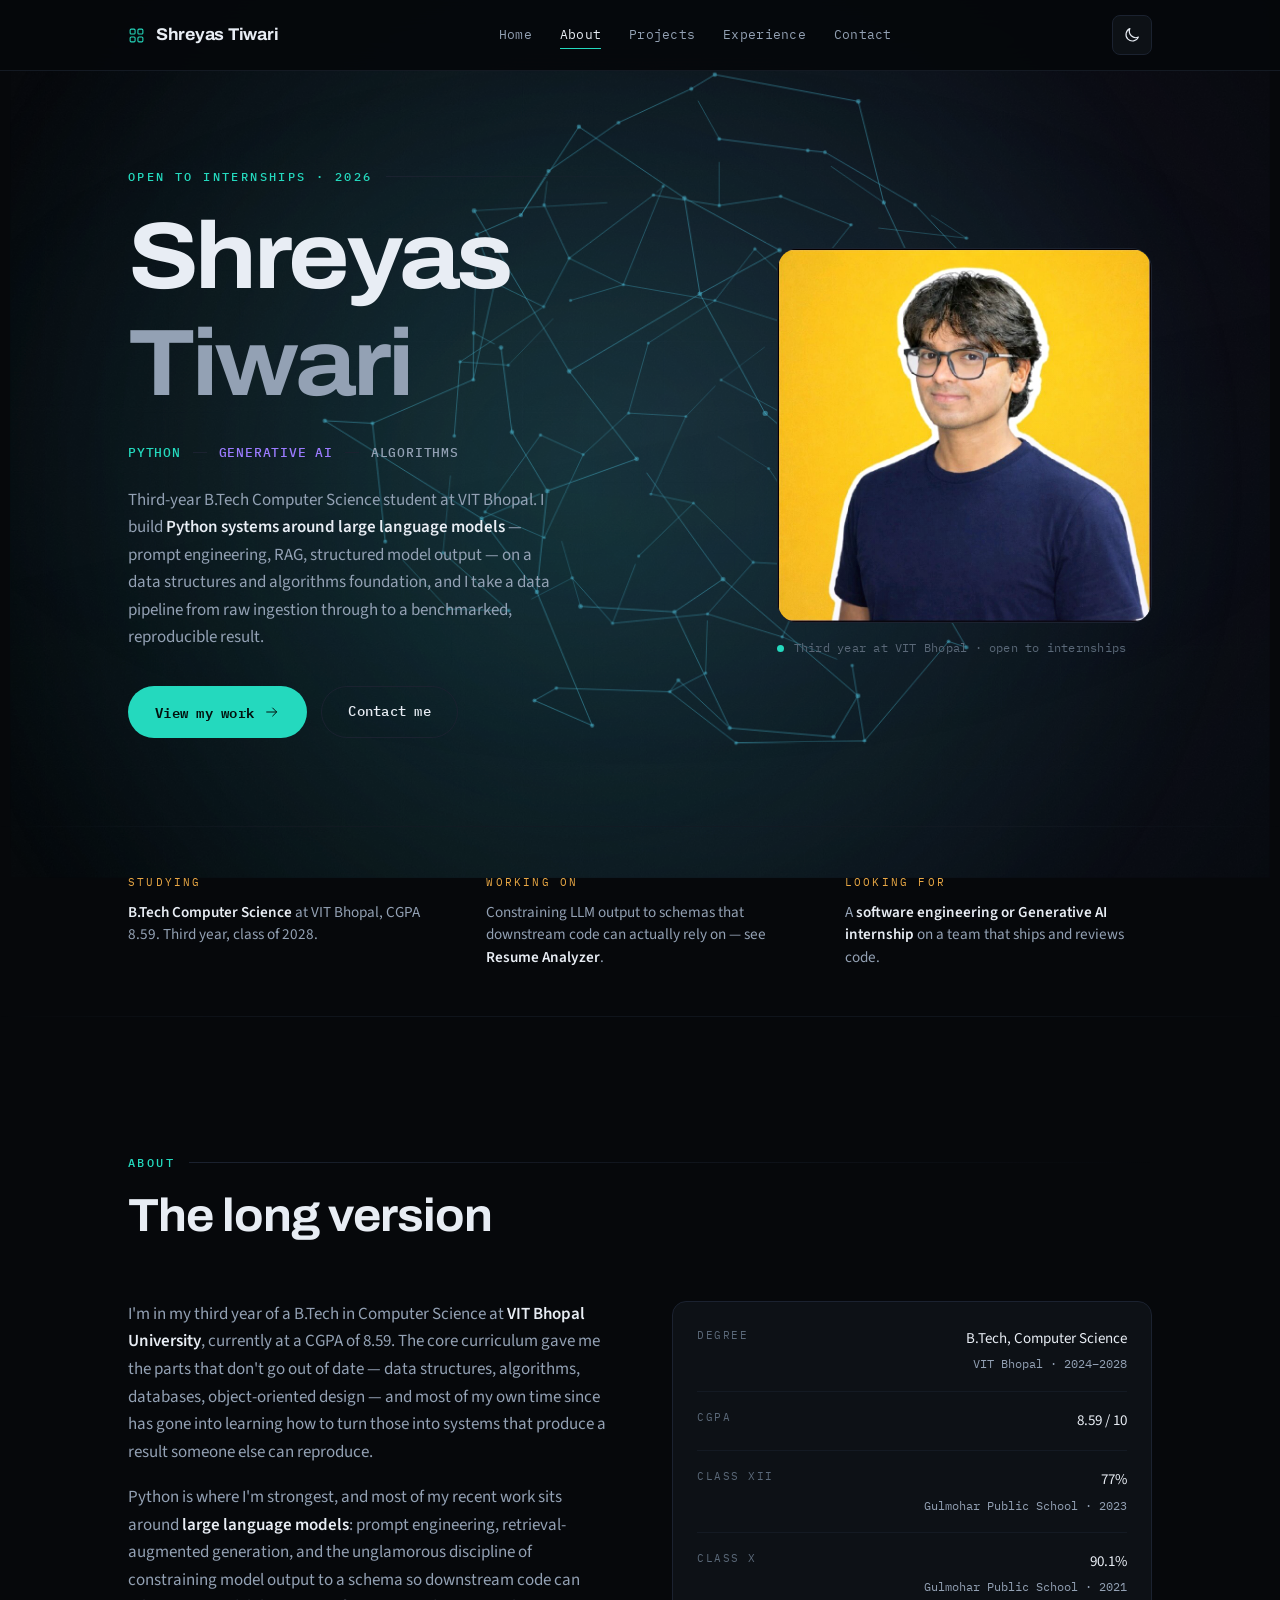
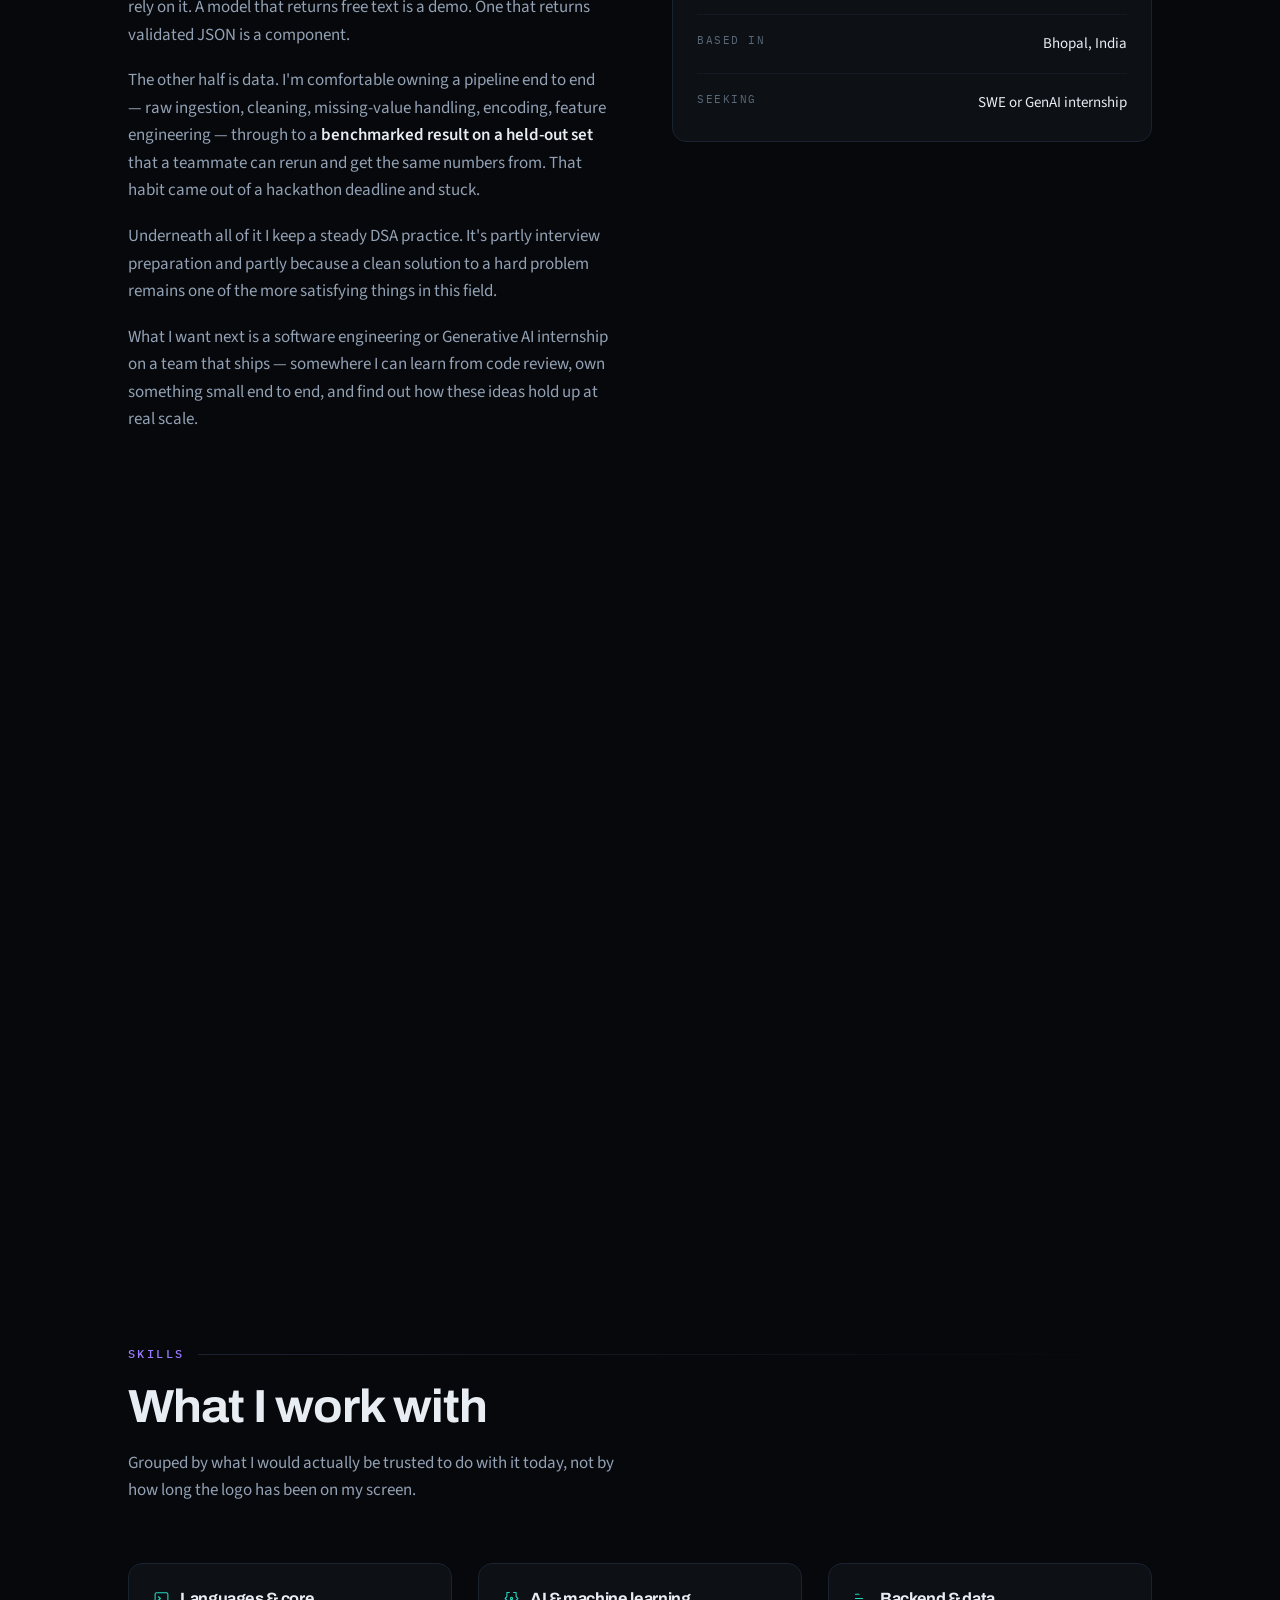
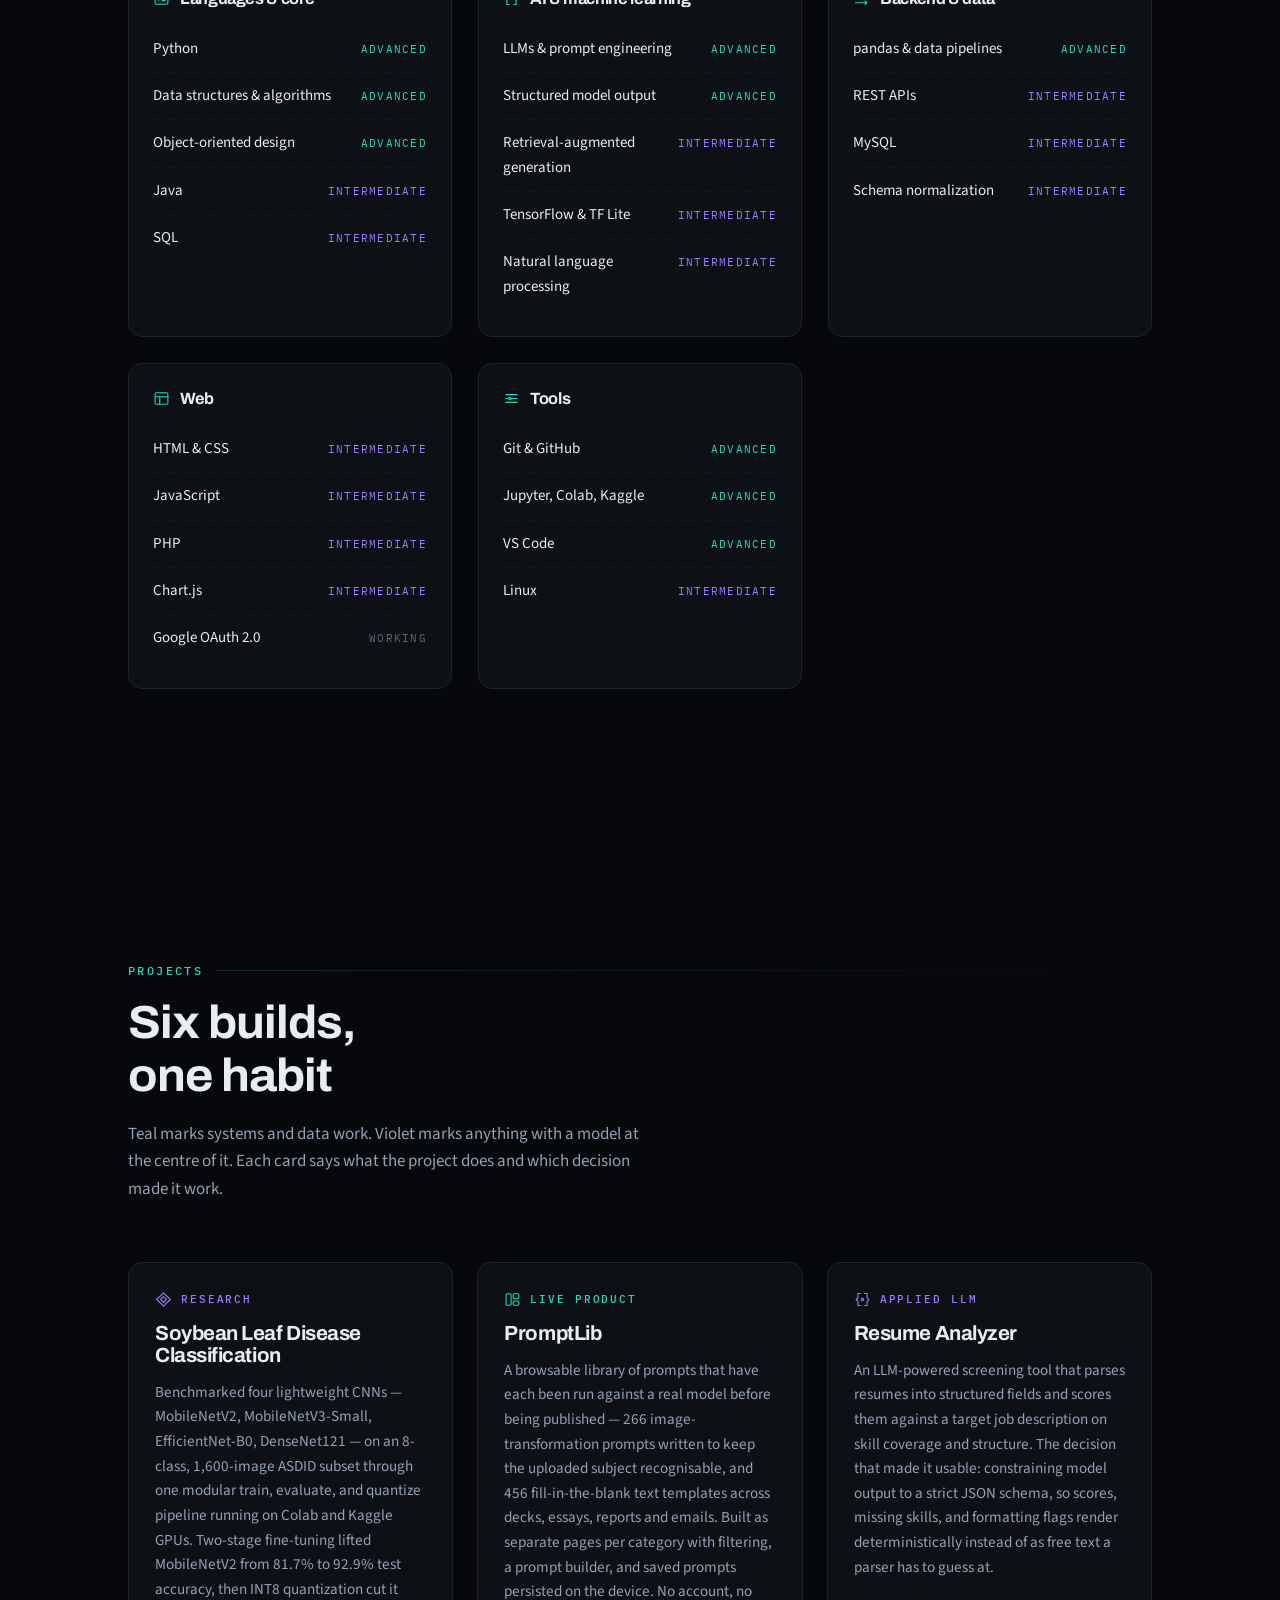
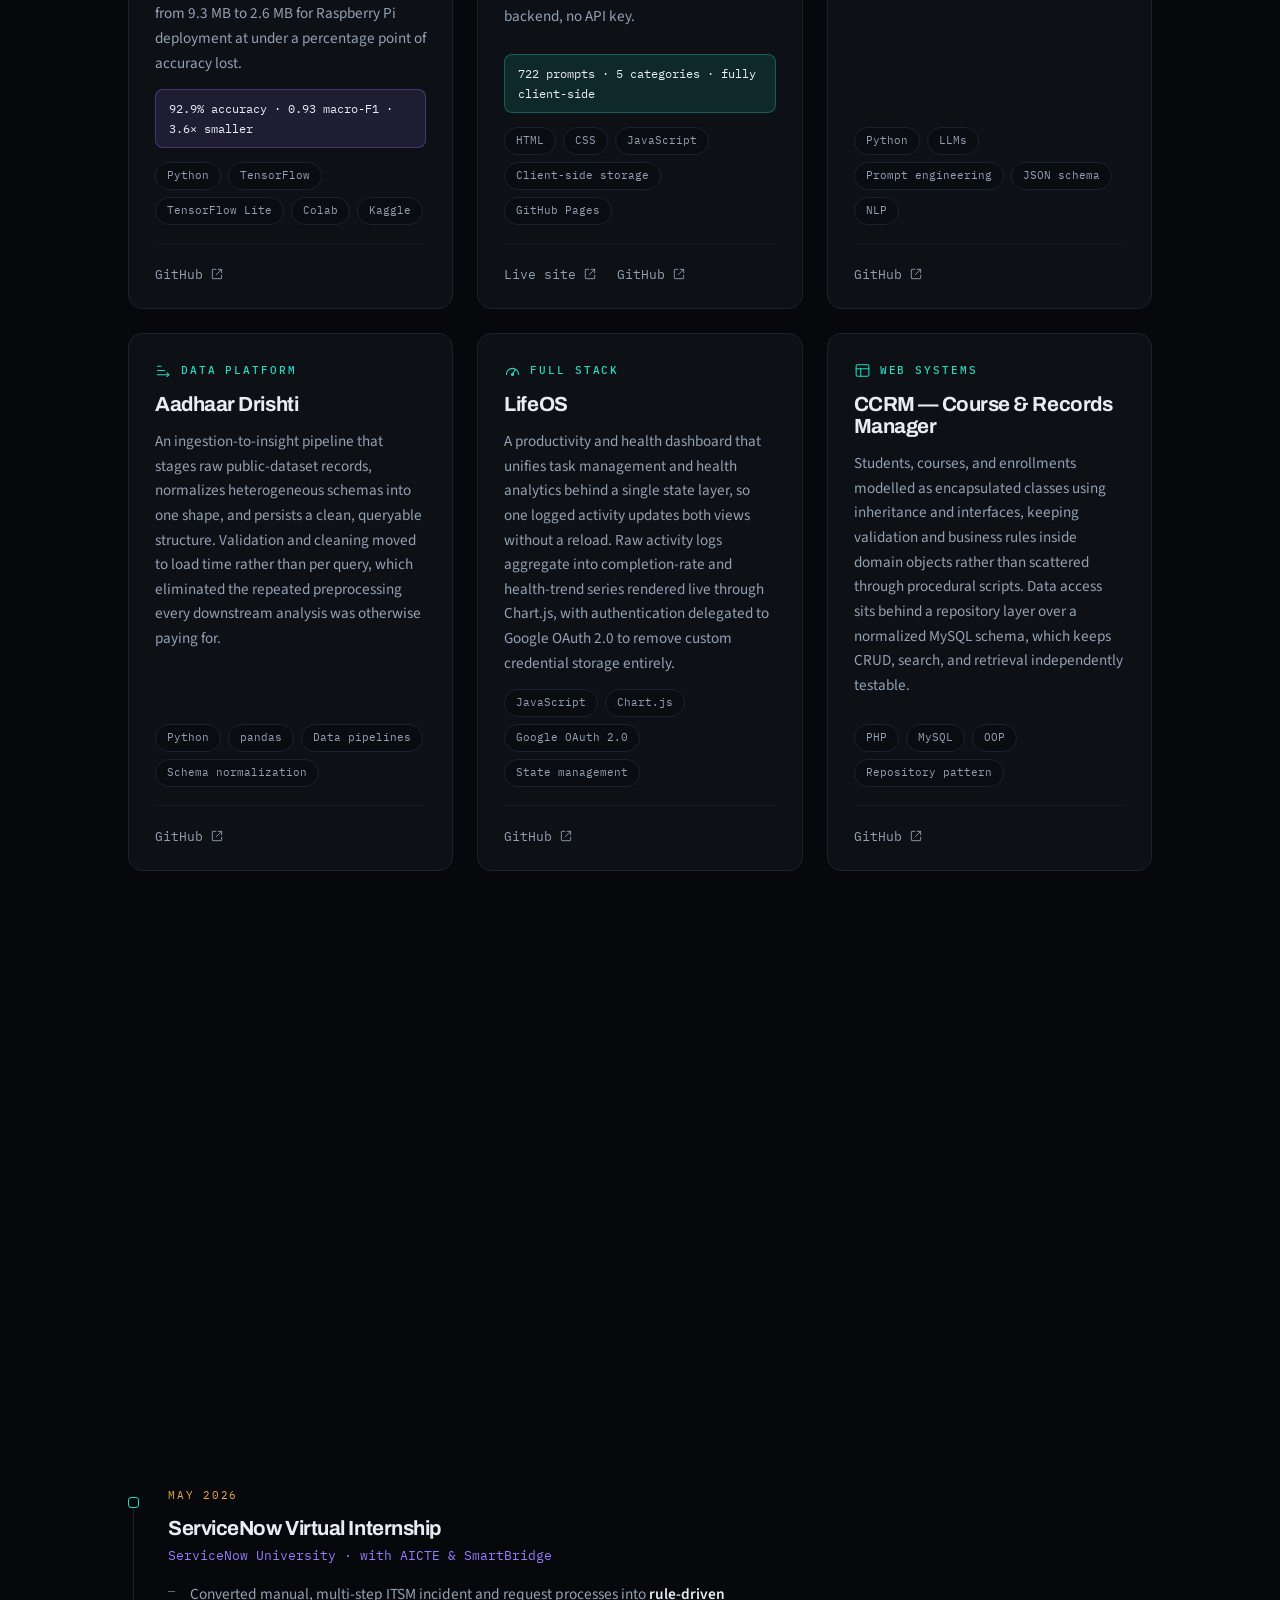
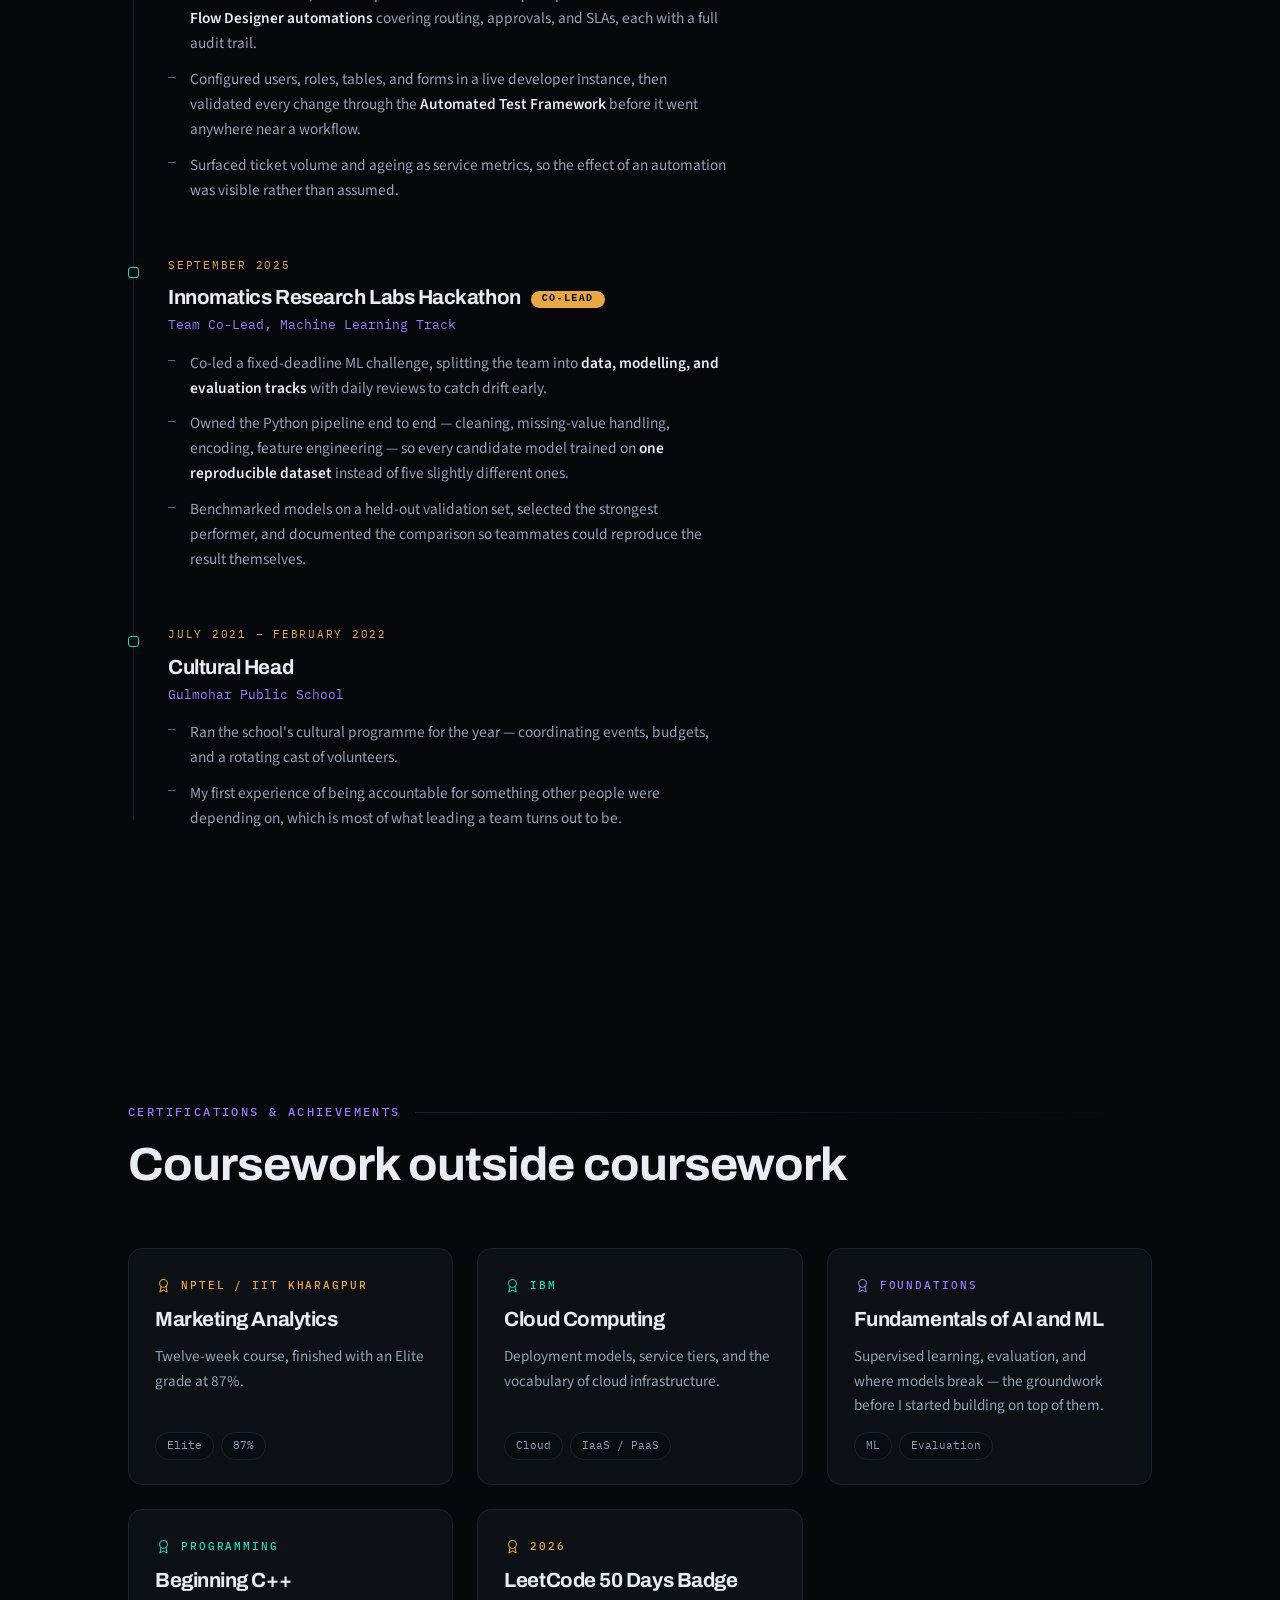
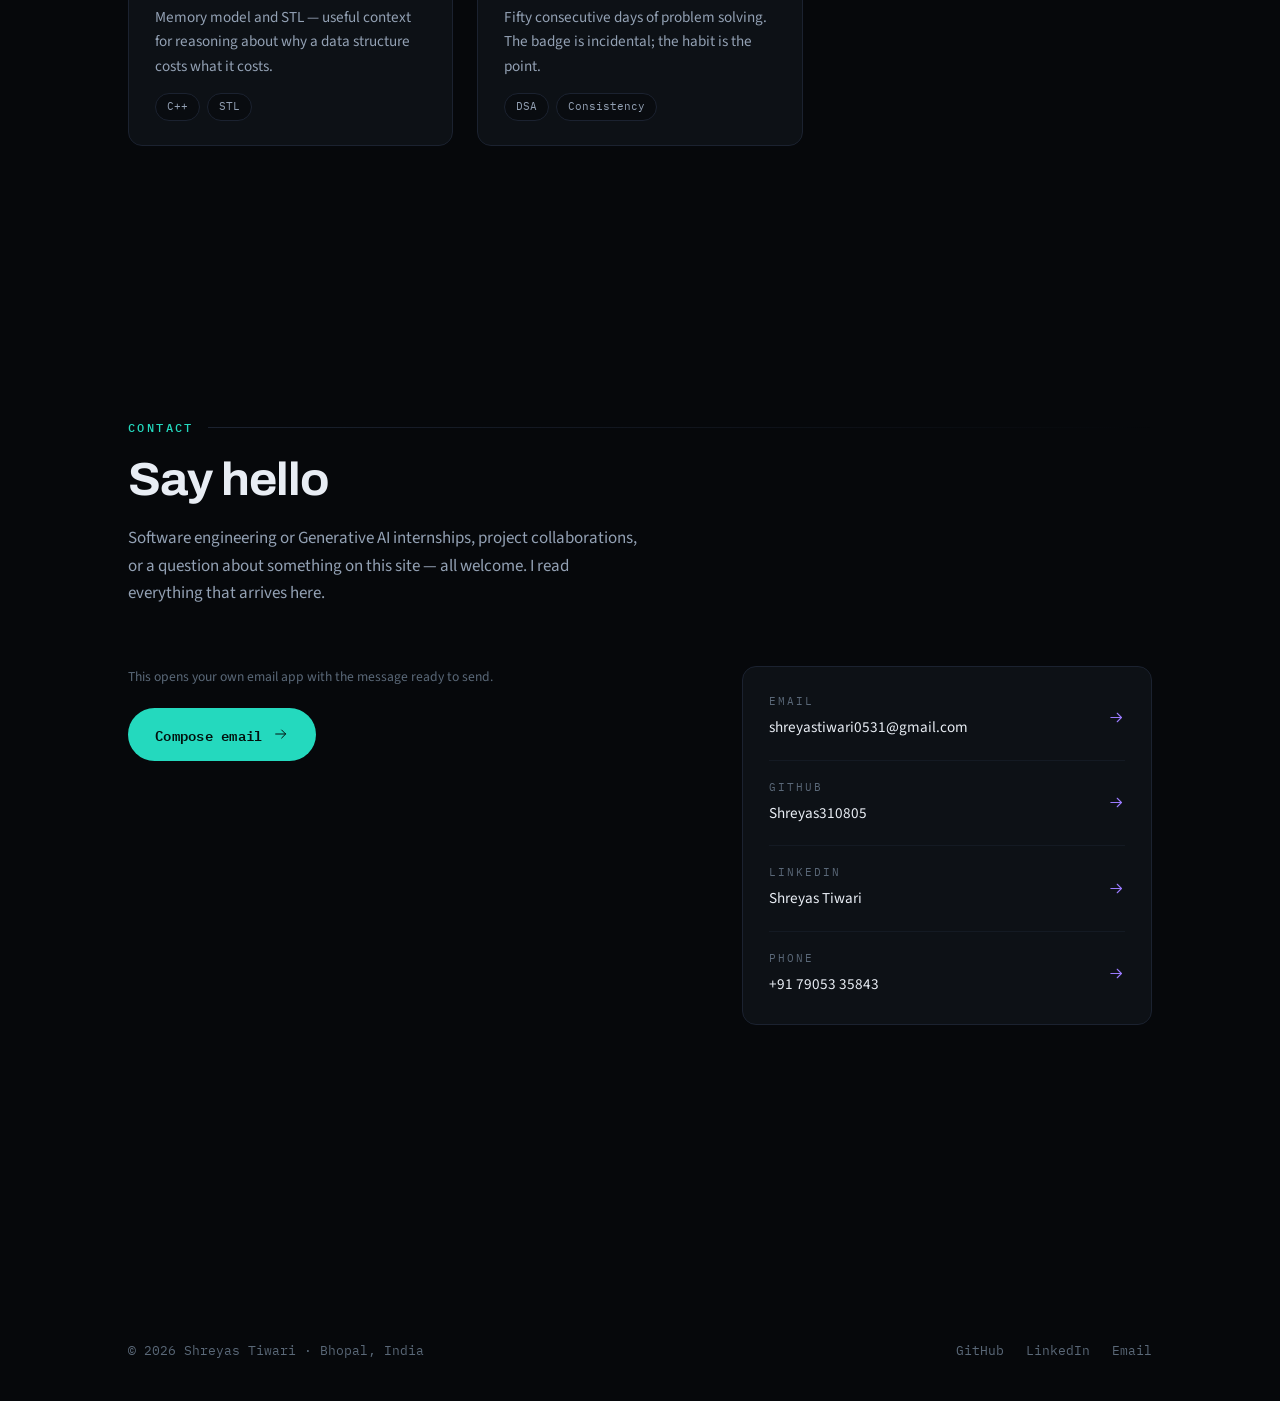
==== commit 6a5dcaab: "Merge five pages into one scroll-driven single page Sections become anchors (#about, #technology, #p" ====
--- a/index.html
+++ b/index.html
@@ -6,14 +6,29 @@
 <title>Shreyas Tiwari &mdash; Python Developer &amp; Generative AI</title>
 <meta name="description" content="Portfolio of Shreyas Tiwari, a B.Tech Computer Science student building Python systems around LLMs, data pipelines, and benchmarked machine learning.">
 <meta name="theme-color" content="#06080B">
-<script>(function(){try{var t=localStorage.getItem('theme');document.documentElement.setAttribute('data-theme',t==='light'?'light':'dark');}catch(e){document.documentElement.setAttribute('data-theme','dark');}})();</script>
+<script>(function(){var d=document.documentElement;d.classList.add("js");setTimeout(function(){if(!window.__live)d.classList.remove("js");},2000);try{var t=localStorage.getItem("theme");d.setAttribute("data-theme",t==="light"?"light":"dark");}catch(e){d.setAttribute("data-theme","dark");}})();</script>
 <link rel="preconnect" href="https://fonts.googleapis.com">
 <link rel="preconnect" href="https://fonts.gstatic.com" crossorigin>
 <link href="https://fonts.googleapis.com/css2?family=Archivo:wdth,wght@75..112,500..700&family=IBM+Plex+Mono:wght@400;500&family=Source+Sans+3:wght@400;600&display=swap" rel="stylesheet">
 <link rel="stylesheet" href="style.css">
 </head>
-<body>
+<body data-page="home">
 <a class="skip" href="#main">Skip to content</a>
+
+<div class="stage" aria-hidden="true">
+  <div class="stage-rig">
+    <div class="atmos">
+      <div class="atmos-orb atmos-deep"></div>
+      <div class="atmos-orb atmos-light"></div>
+      <div class="atmos-veil"></div>
+      <div class="atmos-warm"></div>
+      <div class="atmos-grid"></div>
+      <div class="atmos-grain"></div>
+    </div>
+    <canvas class="field" id="field"></canvas>
+  </div>
+</div>
+
 <svg class="sprite" aria-hidden="true" focusable="false">
   <symbol id="sym-mark" viewBox="0 0 24 24"><rect x="3" y="3" width="7" height="7" rx="1.5"/><rect x="14" y="3" width="7" height="7" rx="1.5"/><rect x="3" y="14" width="7" height="7" rx="1.5"/><rect x="14" y="14" width="7" height="7" rx="1.5"/></symbol>
   <symbol id="sym-moon" viewBox="0 0 24 24"><path d="M20.5 14.8A8.6 8.6 0 0 1 9.2 3.5a8.6 8.6 0 1 0 11.3 11.3z"/></symbol>
@@ -23,18 +38,24 @@
   <symbol id="sym-library" viewBox="0 0 24 24"><rect x="3" y="4" width="7" height="16" rx="1.5"/><rect x="13" y="4" width="8" height="7" rx="1.5"/><rect x="13" y="14" width="8" height="6" rx="1.5"/></symbol>
   <symbol id="sym-research" viewBox="0 0 24 24"><path d="M12 2.5L21.5 12 12 21.5 2.5 12z"/><path d="M12 8l4 4-4 4-4-4z"/></symbol>
   <symbol id="sym-model" viewBox="0 0 24 24"><path d="M9 3.5H5.5v6l-2.5 2.5 2.5 2.5v6H9"/><path d="M15 3.5h3.5v6l2.5 2.5-2.5 2.5v6H15"/><circle cx="12" cy="12" r="1.6"/></symbol>
+  <symbol id="sym-pipeline" viewBox="0 0 24 24"><path d="M3.5 6h5"/><path d="M3.5 12h10"/><path d="M3.5 18h16"/><path d="M17 15.5l2.5 2.5-2.5 2.5"/></symbol>
+  <symbol id="sym-schema" viewBox="0 0 24 24"><rect x="3" y="4" width="18" height="16" rx="2"/><path d="M3 9.5h18"/><path d="M9.5 9.5V20"/></symbol>
+  <symbol id="sym-terminal" viewBox="0 0 24 24"><rect x="3" y="4" width="18" height="16" rx="2"/><path d="M7.5 9.5l3 2.5-3 2.5"/><path d="M13 15h4"/></symbol>
+  <symbol id="sym-braces" viewBox="0 0 24 24"><path d="M4 12h4"/><path d="M12 12h8"/><circle cx="10" cy="12" r="1.6"/><path d="M4 6.5h16"/><path d="M4 17.5h16"/></symbol>
+  <symbol id="sym-dashboard" viewBox="0 0 24 24"><path d="M3.5 17.5a8.5 8.5 0 0 1 17 0"/><path d="M12 17.5L16 10.5"/><circle cx="12" cy="17.5" r="1.4"/></symbol>
+  <symbol id="sym-award" viewBox="0 0 24 24"><circle cx="12" cy="9" r="5.5"/><path d="M8.5 13.5L7 21l5-2.5L17 21l-1.5-7.5"/></symbol>
 </svg>
 
 <header class="site-head">
   <div class="wrap head-inner">
-    <a class="brand" href="index.html"><svg class="glyph"><use href="#sym-mark"/></svg>Shreyas Tiwari</a>
+    <a class="brand" href="#hero"><svg class="glyph"><use href="#sym-mark"/></svg>Shreyas Tiwari</a>
     <nav class="site-nav" id="primary-nav" aria-label="Primary">
       <ul class="nav-list">
-        <li><a href="index.html" aria-current="page">Home</a></li>
-        <li><a href="about.html">About</a></li>
-        <li><a href="experience.html">Experience</a></li>
-        <li><a href="projects.html">Projects</a></li>
-        <li><a href="contact.html">Contact</a></li>
+        <li><a href="#hero" data-spy="hero" aria-current="true">Home</a></li>
+        <li><a href="#about" data-spy="about">About</a></li>
+        <li><a href="#projects" data-spy="projects">Projects</a></li>
+        <li><a href="#record" data-spy="record">Experience</a></li>
+        <li><a href="#contact" data-spy="contact">Contact</a></li>
       </ul>
     </nav>
     <div class="head-actions">
@@ -51,7 +72,7 @@
 
 <main id="main">
 
-  <section class="hero">
+  <section class="hero scene" id="hero" data-scene="hero">
     <div class="wrap hero-grid">
       <div>
         <p class="eyebrow hero-fade" style="--d: 0.05s">Open to internships &middot; 2026</p>
@@ -66,8 +87,8 @@
         </ul>
         <p class="hero-copy hero-fade" style="--d: 0.55s">Third-year B.Tech Computer Science student at VIT Bhopal. I build <strong>Python systems around large language models</strong> &mdash; prompt engineering, RAG, structured model output &mdash; on a data structures and algorithms foundation, and I take a data pipeline from raw ingestion through to a benchmarked, reproducible result.</p>
         <div class="cta-row hero-fade" style="--d: 0.65s">
-          <a class="btn btn-solid" href="projects.html">View my work <svg class="glyph"><use href="#sym-arrow"/></svg></a>
-          <a class="btn btn-ghost" href="contact.html">Contact me</a>
+          <a class="btn btn-solid" href="#projects">View my work <svg class="glyph"><use href="#sym-arrow"/></svg></a>
+          <a class="btn btn-ghost" href="#contact">Contact me</a>
         </div>
       </div>
 
@@ -102,47 +123,338 @@
     </div>
   </section>
 
+  <section class="band scene" id="about" data-scene="about">
+    <div class="wrap">
+      <div class="band-head">
+        <p class="eyebrow reveal">About</p>
+        <h2 class="band-title"><span class="line-mask reveal-line"><span>The long version</span></span></h2>
+      </div>
+
+      <div class="prose">
+        <div class="reveal">
+          <p>I'm in my third year of a B.Tech in Computer Science at <b>VIT Bhopal University</b>, currently at a CGPA of 8.59. The core curriculum gave me the parts that don't go out of date &mdash; data structures, algorithms, databases, object-oriented design &mdash; and most of my own time since has gone into learning how to turn those into systems that produce a result someone else can reproduce.</p>
+          <p>Python is where I'm strongest, and most of my recent work sits around <b>large language models</b>: prompt engineering, retrieval-augmented generation, and the unglamorous discipline of constraining model output to a schema so downstream code can rely on it. A model that returns free text is a demo. One that returns validated JSON is a component.</p>
+          <p>The other half is data. I'm comfortable owning a pipeline end to end &mdash; raw ingestion, cleaning, missing-value handling, encoding, feature engineering &mdash; through to a <b>benchmarked result on a held-out set</b> that a teammate can rerun and get the same numbers from. That habit came out of a hackathon deadline and stuck.</p>
+          <p>Underneath all of it I keep a steady DSA practice. It's partly interview preparation and partly because a clean solution to a hard problem remains one of the more satisfying things in this field.</p>
+          <p>What I want next is a software engineering or Generative AI internship on a team that ships &mdash; somewhere I can learn from code review, own something small end to end, and find out how these ideas hold up at real scale.</p>
+        </div>
+
+        <ul class="facts reveal" data-delay="120">
+          <li><span class="k">Degree</span><span class="v">B.Tech, Computer Science<small>VIT Bhopal &middot; 2024&ndash;2028</small></span></li>
+          <li><span class="k">CGPA</span><span class="v">8.59 / 10</span></li>
+          <li><span class="k">Class XII</span><span class="v">77%<small>Gulmohar Public School &middot; 2023</small></span></li>
+          <li><span class="k">Class X</span><span class="v">90.1%<small>Gulmohar Public School &middot; 2021</small></span></li>
+          <li><span class="k">Based in</span><span class="v">Bhopal, India</span></li>
+          <li><span class="k">Seeking</span><span class="v">SWE or GenAI internship</span></li>
+        </ul>
+      </div>
+    </div>
+  </section>
+
   <section class="band">
     <div class="wrap">
       <div class="band-head reveal">
-        <p class="eyebrow eyebrow--pulse">Selected work</p>
-        <h2 class="band-title">Three builds worth<br>reading the code for</h2>
-        <p class="band-sub">Teal marks systems and data work. Violet marks anything with a model at the centre of it. All six projects are on the projects page.</p>
-      </div>
-
-      <div class="card-grid">
+        <p class="eyebrow eyebrow--ember">Beyond coding</p>
+        <h2 class="band-title">Three things I do<br>away from a terminal</h2>
+      </div>
+
+      <div class="interests">
+        <div class="interest reveal">
+          <h3>Photography</h3>
+          <p>Composition and lighting. Deciding what belongs in the frame turns out to be the same skill as deciding what belongs in a function.</p>
+        </div>
+        <div class="interest reveal" data-delay="80">
+          <h3>Digital sketching</h3>
+          <p>Illustration on a tablet. Line work and shading are both exercises in restraint &mdash; knowing which strokes to leave out.</p>
+        </div>
+        <div class="interest reveal" data-delay="160">
+          <h3>Speedcubing</h3>
+          <p>Rubik's cubes and algorithmic puzzles. Memorised sequences executed under time pressure, which is closer to competitive programming than it sounds.</p>
+        </div>
+      </div>
+    </div>
+  </section>
+
+  <section class="band-alt scene" id="technology" data-scene="technology">
+    <div class="wrap">
+      <div class="band-head reveal">
+        <p class="eyebrow eyebrow--pulse">Skills</p>
+        <h2 class="band-title">What I work with</h2>
+        <p class="band-sub">Grouped by what I would actually be trusted to do with it today, not by how long the logo has been on my screen.</p>
+      </div>
+
+      <div class="skill-set">
+        <div class="skill-col reveal">
+          <h3><svg class="glyph"><use href="#sym-terminal"/></svg>Languages &amp; core</h3>
+          <ul>
+            <li>Python <span class="level">Advanced</span></li>
+            <li>Data structures &amp; algorithms <span class="level">Advanced</span></li>
+            <li>Object-oriented design <span class="level">Advanced</span></li>
+            <li>Java <span class="level level-mid">Intermediate</span></li>
+            <li>SQL <span class="level level-mid">Intermediate</span></li>
+          </ul>
+        </div>
+
+        <div class="skill-col reveal" data-delay="90">
+          <h3><svg class="glyph"><use href="#sym-model"/></svg>AI &amp; machine learning</h3>
+          <ul>
+            <li>LLMs &amp; prompt engineering <span class="level">Advanced</span></li>
+            <li>Structured model output <span class="level">Advanced</span></li>
+            <li>Retrieval-augmented generation <span class="level level-mid">Intermediate</span></li>
+            <li>TensorFlow &amp; TF Lite <span class="level level-mid">Intermediate</span></li>
+            <li>Natural language processing <span class="level level-mid">Intermediate</span></li>
+          </ul>
+        </div>
+
+        <div class="skill-col reveal" data-delay="180">
+          <h3><svg class="glyph"><use href="#sym-pipeline"/></svg>Backend &amp; data</h3>
+          <ul>
+            <li>pandas &amp; data pipelines <span class="level">Advanced</span></li>
+            <li>REST APIs <span class="level level-mid">Intermediate</span></li>
+            <li>MySQL <span class="level level-mid">Intermediate</span></li>
+            <li>Schema normalization <span class="level level-mid">Intermediate</span></li>
+          </ul>
+        </div>
+
+        <div class="skill-col reveal" data-delay="270">
+          <h3><svg class="glyph"><use href="#sym-schema"/></svg>Web</h3>
+          <ul>
+            <li>HTML &amp; CSS <span class="level level-mid">Intermediate</span></li>
+            <li>JavaScript <span class="level level-mid">Intermediate</span></li>
+            <li>PHP <span class="level level-mid">Intermediate</span></li>
+            <li>Chart.js <span class="level level-mid">Intermediate</span></li>
+            <li>Google OAuth 2.0 <span class="level level-low">Working</span></li>
+          </ul>
+        </div>
+
+        <div class="skill-col reveal" data-delay="360">
+          <h3><svg class="glyph"><use href="#sym-braces"/></svg>Tools</h3>
+          <ul>
+            <li>Git &amp; GitHub <span class="level">Advanced</span></li>
+            <li>Jupyter, Colab, Kaggle <span class="level">Advanced</span></li>
+            <li>VS Code <span class="level">Advanced</span></li>
+            <li>Linux <span class="level level-mid">Intermediate</span></li>
+          </ul>
+        </div>
+      </div>
+    </div>
+  </section>
+
+  <section class="band scene" id="projects" data-scene="projects">
+    <div class="wrap">
+      <div class="band-head">
+        <p class="eyebrow reveal">Projects</p>
+        <h2 class="band-title">
+          <span class="line-mask reveal-line"><span>Six builds,</span></span>
+          <span class="line-mask reveal-line"><span>one habit</span></span>
+        </h2>
+        <p class="band-sub reveal" data-delay="120">Teal marks systems and data work. Violet marks anything with a model at the centre of it. Each card says what the project does and which decision made it work.</p>
+      </div>
+
+      <div class="card-grid deck">
         <article class="card reveal" style="--accent: var(--pulse);">
           <p class="card-kind"><svg class="glyph"><use href="#sym-research"/></svg>Research</p>
           <h3>Soybean Leaf Disease Classification</h3>
-          <p>Four lightweight CNNs benchmarked through one modular train, evaluate, and quantize pipeline &mdash; then the winner compressed until it fits on a Raspberry Pi.</p>
+          <p>Benchmarked four lightweight CNNs &mdash; MobileNetV2, MobileNetV3-Small, EfficientNet-B0, DenseNet121 &mdash; on an 8-class, 1,600-image ASDID subset through one modular train, evaluate, and quantize pipeline running on Colab and Kaggle GPUs. Two-stage fine-tuning lifted MobileNetV2 from 81.7% to 92.9% test accuracy, then INT8 quantization cut it from 9.3 MB to 2.6 MB for Raspberry Pi deployment at under a percentage point of accuracy lost.</p>
           <p class="card-stat">92.9% accuracy &middot; 0.93 macro-F1 &middot; 3.6&times; smaller</p>
-          <div class="tags"><span>Python</span><span>TensorFlow</span><span>TensorFlow Lite</span><span>Colab</span></div>
+          <div class="tags"><span>Python</span><span>TensorFlow</span><span>TensorFlow Lite</span><span>Colab</span><span>Kaggle</span></div>
           <div class="card-links"><a href="https://github.com/Shreyas310805" target="_blank" rel="noopener">GitHub <svg class="glyph"><use href="#sym-external"/></svg></a></div>
         </article>
 
-        <article class="card reveal" data-delay="90" style="--accent: var(--pulse);">
-          <p class="card-kind"><svg class="glyph"><use href="#sym-model"/></svg>Applied LLM</p>
-          <h3>Resume Analyzer</h3>
-          <p>An LLM screening tool that parses resumes into structured fields and scores them against a job description &mdash; constrained to a strict JSON schema so the output is deterministic rather than prose.</p>
-          <div class="tags"><span>Python</span><span>LLMs</span><span>Prompt engineering</span><span>JSON schema</span></div>
-          <div class="card-links"><a href="https://github.com/Shreyas310805" target="_blank" rel="noopener">GitHub <svg class="glyph"><use href="#sym-external"/></svg></a></div>
-        </article>
-
-        <article class="card reveal" data-delay="180" style="--accent: var(--signal);">
+        <article class="card reveal" data-delay="70" style="--accent: var(--signal);">
           <p class="card-kind"><svg class="glyph"><use href="#sym-library"/></svg>Live product</p>
           <h3>PromptLib</h3>
-          <p>A library of 722 prompts, each run against a real model before publishing &mdash; image transformations and fill-in-the-blank text templates. Multi-page, filterable, and entirely client-side: no account, no backend, no API key.</p>
-          <p class="card-stat">Live now &middot; 722 prompts &middot; 5 categories</p>
-          <div class="tags"><span>HTML</span><span>CSS</span><span>JavaScript</span><span>Client-side storage</span></div>
+          <p>A browsable library of prompts that have each been run against a real model before being published &mdash; 266 image-transformation prompts written to keep the uploaded subject recognisable, and 456 fill-in-the-blank text templates across decks, essays, reports and emails. Built as separate pages per category with filtering, a prompt builder, and saved prompts persisted on the device. No account, no backend, no API key.</p>
+          <p class="card-stat">722 prompts &middot; 5 categories &middot; fully client-side</p>
+          <div class="tags"><span>HTML</span><span>CSS</span><span>JavaScript</span><span>Client-side storage</span><span>GitHub Pages</span></div>
           <div class="card-links">
             <a href="https://shreyas310805.github.io/promptlib/" target="_blank" rel="noopener">Live site <svg class="glyph"><use href="#sym-external"/></svg></a>
             <a href="https://github.com/Shreyas310805" target="_blank" rel="noopener">GitHub <svg class="glyph"><use href="#sym-external"/></svg></a>
           </div>
         </article>
+
+        <article class="card reveal" data-delay="140" style="--accent: var(--pulse);">
+          <p class="card-kind"><svg class="glyph"><use href="#sym-model"/></svg>Applied LLM</p>
+          <h3>Resume Analyzer</h3>
+          <p>An LLM-powered screening tool that parses resumes into structured fields and scores them against a target job description on skill coverage and structure. The decision that made it usable: constraining model output to a strict JSON schema, so scores, missing skills, and formatting flags render deterministically instead of as free text a parser has to guess at.</p>
+          <div class="tags"><span>Python</span><span>LLMs</span><span>Prompt engineering</span><span>JSON schema</span><span>NLP</span></div>
+          <div class="card-links"><a href="https://github.com/Shreyas310805" target="_blank" rel="noopener">GitHub <svg class="glyph"><use href="#sym-external"/></svg></a></div>
+        </article>
+
+        <article class="card reveal" data-delay="210" style="--accent: var(--signal);">
+          <p class="card-kind"><svg class="glyph"><use href="#sym-pipeline"/></svg>Data platform</p>
+          <h3>Aadhaar Drishti</h3>
+          <p>An ingestion-to-insight pipeline that stages raw public-dataset records, normalizes heterogeneous schemas into one shape, and persists a clean, queryable structure. Validation and cleaning moved to load time rather than per query, which eliminated the repeated preprocessing every downstream analysis was otherwise paying for.</p>
+          <div class="tags"><span>Python</span><span>pandas</span><span>Data pipelines</span><span>Schema normalization</span></div>
+          <div class="card-links"><a href="https://github.com/Shreyas310805" target="_blank" rel="noopener">GitHub <svg class="glyph"><use href="#sym-external"/></svg></a></div>
+        </article>
+
+        <article class="card reveal" data-delay="280" style="--accent: var(--signal);">
+          <p class="card-kind"><svg class="glyph"><use href="#sym-dashboard"/></svg>Full stack</p>
+          <h3>LifeOS</h3>
+          <p>A productivity and health dashboard that unifies task management and health analytics behind a single state layer, so one logged activity updates both views without a reload. Raw activity logs aggregate into completion-rate and health-trend series rendered live through Chart.js, with authentication delegated to Google OAuth 2.0 to remove custom credential storage entirely.</p>
+          <div class="tags"><span>JavaScript</span><span>Chart.js</span><span>Google OAuth 2.0</span><span>State management</span></div>
+          <div class="card-links"><a href="https://github.com/Shreyas310805" target="_blank" rel="noopener">GitHub <svg class="glyph"><use href="#sym-external"/></svg></a></div>
+        </article>
+
+        <article class="card reveal" data-delay="350" style="--accent: var(--signal);">
+          <p class="card-kind"><svg class="glyph"><use href="#sym-schema"/></svg>Web systems</p>
+          <h3>CCRM &mdash; Course &amp; Records Manager</h3>
+          <p>Students, courses, and enrollments modelled as encapsulated classes using inheritance and interfaces, keeping validation and business rules inside domain objects rather than scattered through procedural scripts. Data access sits behind a repository layer over a normalized MySQL schema, which keeps CRUD, search, and retrieval independently testable.</p>
+          <div class="tags"><span>PHP</span><span>MySQL</span><span>OOP</span><span>Repository pattern</span></div>
+          <div class="card-links"><a href="https://github.com/Shreyas310805" target="_blank" rel="noopener">GitHub <svg class="glyph"><use href="#sym-external"/></svg></a></div>
+        </article>
       </div>
 
       <div class="tail reveal">
-        <a class="btn btn-ghost" href="projects.html">See all six projects <svg class="glyph"><use href="#sym-arrow"/></svg></a>
+        <a class="btn btn-solid" href="https://github.com/Shreyas310805" target="_blank" rel="noopener">All repositories on GitHub <svg class="glyph"><use href="#sym-arrow"/></svg></a>
+      </div>
+    </div>
+  </section>
+
+  <section class="band scene" id="record" data-scene="record">
+    <div class="wrap">
+      <div class="band-head">
+        <p class="eyebrow reveal">Experience</p>
+        <h2 class="band-title"><span class="line-mask reveal-line"><span>Newest first</span></span></h2>
+        <p class="band-sub reveal" data-delay="120">Internships and team leadership &mdash; the roles that taught me how to work with other people's code, other people's deadlines, and a definition of done that wasn't mine.</p>
+      </div>
+
+      <ol class="timeline">
+        <li class="tl-item reveal">
+          <p class="tl-date">May 2026</p>
+          <h3>ServiceNow Virtual Internship</h3>
+          <p class="tl-org">ServiceNow University &middot; with AICTE &amp; SmartBridge</p>
+          <ul class="tl-points">
+            <li>Converted manual, multi-step ITSM incident and request processes into <b>rule-driven Flow Designer automations</b> covering routing, approvals, and SLAs, each with a full audit trail.</li>
+            <li>Configured users, roles, tables, and forms in a live developer instance, then validated every change through the <b>Automated Test Framework</b> before it went anywhere near a workflow.</li>
+            <li>Surfaced ticket volume and ageing as service metrics, so the effect of an automation was visible rather than assumed.</li>
+          </ul>
+        </li>
+
+        <li class="tl-item reveal" data-delay="90">
+          <p class="tl-date">September 2025</p>
+          <h3>Innomatics Research Labs Hackathon<span class="tl-flag">Co-Lead</span></h3>
+          <p class="tl-org">Team Co-Lead, Machine Learning Track</p>
+          <ul class="tl-points">
+            <li>Co-led a fixed-deadline ML challenge, splitting the team into <b>data, modelling, and evaluation tracks</b> with daily reviews to catch drift early.</li>
+            <li>Owned the Python pipeline end to end &mdash; cleaning, missing-value handling, encoding, feature engineering &mdash; so every candidate model trained on <b>one reproducible dataset</b> instead of five slightly different ones.</li>
+            <li>Benchmarked models on a held-out validation set, selected the strongest performer, and documented the comparison so teammates could reproduce the result themselves.</li>
+          </ul>
+        </li>
+
+        <li class="tl-item reveal" data-delay="180">
+          <p class="tl-date">July 2021 &ndash; February 2022</p>
+          <h3>Cultural Head</h3>
+          <p class="tl-org">Gulmohar Public School</p>
+          <ul class="tl-points">
+            <li>Ran the school's cultural programme for the year &mdash; coordinating events, budgets, and a rotating cast of volunteers.</li>
+            <li>My first experience of being accountable for something other people were depending on, which is most of what leading a team turns out to be.</li>
+          </ul>
+        </li>
+      </ol>
+    </div>
+  </section>
+
+  <section class="band-alt">
+    <div class="wrap">
+      <div class="band-head reveal">
+        <p class="eyebrow eyebrow--pulse">Certifications &amp; achievements</p>
+        <h2 class="band-title">Coursework outside coursework</h2>
+      </div>
+
+      <div class="card-grid deck">
+        <article class="card reveal" style="--accent: var(--ember);">
+          <p class="card-kind"><svg class="glyph"><use href="#sym-award"/></svg>NPTEL / IIT Kharagpur</p>
+          <h3>Marketing Analytics</h3>
+          <p>Twelve-week course, finished with an Elite grade at 87%.</p>
+          <div class="tags"><span>Elite</span><span>87%</span></div>
+        </article>
+
+        <article class="card reveal" data-delay="70" style="--accent: var(--signal);">
+          <p class="card-kind"><svg class="glyph"><use href="#sym-award"/></svg>IBM</p>
+          <h3>Cloud Computing</h3>
+          <p>Deployment models, service tiers, and the vocabulary of cloud infrastructure.</p>
+          <div class="tags"><span>Cloud</span><span>IaaS / PaaS</span></div>
+        </article>
+
+        <article class="card reveal" data-delay="140" style="--accent: var(--pulse);">
+          <p class="card-kind"><svg class="glyph"><use href="#sym-award"/></svg>Foundations</p>
+          <h3>Fundamentals of AI and ML</h3>
+          <p>Supervised learning, evaluation, and where models break &mdash; the groundwork before I started building on top of them.</p>
+          <div class="tags"><span>ML</span><span>Evaluation</span></div>
+        </article>
+
+        <article class="card reveal" data-delay="210" style="--accent: var(--signal);">
+          <p class="card-kind"><svg class="glyph"><use href="#sym-award"/></svg>Programming</p>
+          <h3>Beginning C++</h3>
+          <p>Memory model and STL &mdash; useful context for reasoning about why a data structure costs what it costs.</p>
+          <div class="tags"><span>C++</span><span>STL</span></div>
+        </article>
+
+        <article class="card reveal" data-delay="280" style="--accent: var(--ember);">
+          <p class="card-kind"><svg class="glyph"><use href="#sym-award"/></svg>2026</p>
+          <h3>LeetCode 50 Days Badge</h3>
+          <p>Fifty consecutive days of problem solving. The badge is incidental; the habit is the point.</p>
+          <div class="tags"><span>DSA</span><span>Consistency</span></div>
+        </article>
+      </div>
+    </div>
+  </section>
+
+  <section class="band scene" id="contact" data-scene="contact">
+    <div class="wrap">
+      <div class="band-head">
+        <p class="eyebrow reveal">Contact</p>
+        <h2 class="band-title"><span class="line-mask reveal-line"><span>Say hello</span></span></h2>
+        <p class="band-sub reveal" data-delay="120">Software engineering or Generative AI internships, project collaborations, or a question about something on this site &mdash; all welcome. I read everything that arrives here.</p>
+      </div>
+
+      <div class="contact-grid">
+        <form id="contact-form" class="reveal" data-delay="60" novalidate>
+          <div class="field">
+            <label for="name">Your name</label>
+            <input type="text" id="name" name="name" placeholder="Your full name" autocomplete="name">
+          </div>
+          <div class="field">
+            <label for="email">Email address</label>
+            <input type="email" id="email" name="email" placeholder="you@company.com" autocomplete="email">
+          </div>
+          <div class="field">
+            <label for="message">Message</label>
+            <textarea id="message" name="message" rows="6" placeholder="What would you like to talk about?"></textarea>
+          </div>
+          <p class="form-hint">This opens your own email app with the message ready to send.</p>
+          <button class="btn btn-solid" type="submit">Compose email <svg class="glyph"><use href="#sym-arrow"/></svg></button>
+          <p class="form-note" id="form-note" role="status" aria-live="polite"></p>
+        </form>
+
+        <ul class="reach reveal" data-delay="120">
+          <li>
+            <a href="mailto:shreyastiwari0531@gmail.com">
+              <span><span class="reach-label">Email</span><span class="reach-val">shreyastiwari0531@gmail.com</span></span>
+              <svg class="glyph"><use href="#sym-arrow"/></svg>
+            </a>
+          </li>
+          <li>
+            <a href="https://github.com/Shreyas310805" target="_blank" rel="noopener">
+              <span><span class="reach-label">GitHub</span><span class="reach-val">Shreyas310805</span></span>
+              <svg class="glyph"><use href="#sym-arrow"/></svg>
+            </a>
+          </li>
+          <li>
+            <a href="https://www.linkedin.com/in/shreyas-tiwari-ba2aa6340" target="_blank" rel="noopener">
+              <span><span class="reach-label">LinkedIn</span><span class="reach-val">Shreyas Tiwari</span></span>
+              <svg class="glyph"><use href="#sym-arrow"/></svg>
+            </a>
+          </li>
+          <li>
+            <a href="tel:+917905335843">
+              <span><span class="reach-label">Phone</span><span class="reach-val">+91 79053 35843</span></span>
+              <svg class="glyph"><use href="#sym-arrow"/></svg>
+            </a>
+          </li>
+        </ul>
       </div>
     </div>
   </section>
@@ -160,6 +472,8 @@
   </div>
 </footer>
 
+<script src="atmosphere.js"></script>
+<script src="scenes.js"></script>
 <script src="script.js"></script>
 </body>
 </html>
--- a/style.css
+++ b/style.css
@@ -90,17 +90,6 @@
   transition: background 0.5s var(--ease-soft), color 0.5s var(--ease-soft);
 }
 
-body::before {
-  content: "";
-  position: fixed;
-  inset: 0;
-  pointer-events: none;
-  z-index: 0;
-  background:
-    radial-gradient(58ch 40ch at 84% -10%, var(--glow-a), transparent 70%),
-    radial-gradient(50ch 34ch at 2% 12%, var(--glow-b), transparent 68%);
-}
-
 img { max-width: 100%; display: block; }
 a { color: inherit; text-decoration: none; }
 p { margin: 0; }
@@ -155,6 +144,164 @@
 }
 .skip:focus { left: 12px; top: 12px; }
 
+/* ============================================================
+   Atmosphere — one continuous environment behind every page.
+   All motion is transform + opacity only. Driven by
+   atmosphere.js writing the custom properties below.
+   ============================================================ */
+
+.stage {
+  position: fixed;
+  inset: 0;
+  z-index: 0;
+  pointer-events: none;
+  overflow: hidden;
+  contain: layout paint;
+}
+
+.stage-rig {
+  position: absolute;
+  inset: 0;
+  transform: perspective(var(--cam-p, 1100px)) translate3d(0, var(--cam-y, 0vh), var(--cam-z, 0px)) scale(var(--cam-s, 1));
+  will-change: transform;
+}
+
+.field {
+  position: absolute;
+  inset: 0;
+  width: 100%;
+  height: 100%;
+  opacity: 0;
+}
+
+.field.is-live { opacity: 1; }
+
+:root { --field-a: 1; }
+[data-theme="light"] { --field-a: 0.52; }
+
+.atmos {
+  position: absolute;
+  inset: 0;
+  pointer-events: none;
+  overflow: hidden;
+
+  --l-x: 30vw; --l-y: -26vh; --l-s: 1;    --l-o: 0.4;
+  --d-x: -26vw; --d-y: 26vh; --d-s: 1.2;  --d-o: 0.26;
+  --v-o: 0.14; --v-y: 0vh;
+  --g-o: 0;    --g-y: 0vh;
+  --w-o: 0;
+
+  --tint-light: rgba(36, 217, 190, 0.30);
+  --tint-deep: rgba(155, 123, 255, 0.26);
+  --tint-veil: rgba(150, 190, 220, 0.10);
+  --tint-warm: rgba(36, 217, 190, 0.06);
+  --grain-o: 0.05;
+  --grid-line: rgba(190, 215, 235, 0.055);
+}
+
+[data-theme="light"] .atmos {
+  --tint-light: rgba(11, 142, 123, 0.14);
+  --tint-deep: rgba(98, 66, 201, 0.10);
+  --tint-veil: rgba(90, 120, 150, 0.07);
+  --tint-warm: rgba(11, 142, 123, 0.035);
+  --grain-o: 0.028;
+  --grid-line: rgba(30, 50, 70, 0.05);
+}
+
+.atmos-orb {
+  position: absolute;
+  top: 50%;
+  left: 50%;
+  border-radius: 50%;
+  will-change: transform, opacity;
+  backface-visibility: hidden;
+}
+
+.atmos-light {
+  width: 108vmax;
+  height: 108vmax;
+  background: radial-gradient(circle at 50% 50%, var(--tint-light) 0%, transparent 58%);
+  opacity: var(--l-o);
+  transform: translate3d(calc(-50% + var(--l-x)), calc(-50% + var(--l-y)), 0) scale(var(--l-s));
+}
+
+.atmos-deep {
+  width: 128vmax;
+  height: 128vmax;
+  background: radial-gradient(circle at 50% 50%, var(--tint-deep) 0%, transparent 55%);
+  opacity: var(--d-o);
+  transform: translate3d(calc(-50% + var(--d-x)), calc(-50% + var(--d-y)), 0) scale(var(--d-s));
+}
+
+.atmos-veil {
+  position: absolute;
+  top: -30%;
+  left: -20%;
+  width: 140%;
+  height: 160%;
+  background: radial-gradient(70% 42% at 50% 50%, var(--tint-veil) 0%, transparent 68%);
+  opacity: var(--v-o);
+  transform: translate3d(0, var(--v-y), 0);
+  will-change: transform, opacity;
+}
+
+.atmos-warm {
+  position: absolute;
+  inset: 0;
+  background: linear-gradient(168deg, transparent 30%, var(--tint-warm) 100%);
+  opacity: var(--w-o);
+  will-change: opacity;
+}
+
+.atmos-grid {
+  position: absolute;
+  inset: -10% -10% -10% -10%;
+  background-image:
+    linear-gradient(to right, var(--grid-line) 1px, transparent 1px),
+    linear-gradient(to bottom, var(--grid-line) 1px, transparent 1px);
+  background-size: 72px 72px;
+  opacity: var(--g-o);
+  transform: translate3d(0, var(--g-y), 0);
+  -webkit-mask-image: radial-gradient(62% 52% at 50% 45%, #000 0%, transparent 78%);
+  mask-image: radial-gradient(62% 52% at 50% 45%, #000 0%, transparent 78%);
+  will-change: transform, opacity;
+}
+
+.atmos-grain {
+  position: absolute;
+  inset: 0;
+  opacity: var(--grain-o);
+  background-image: url("data:image/svg+xml,%3Csvg xmlns='http://www.w3.org/2000/svg' width='220' height='220'%3E%3Cfilter id='n'%3E%3CfeTurbulence type='fractalNoise' baseFrequency='0.85' numOctaves='3' stitchTiles='stitch'/%3E%3CfeColorMatrix type='saturate' values='0'/%3E%3C/filter%3E%3Crect width='220' height='220' filter='url(%23n)' opacity='0.55'/%3E%3C/svg%3E");
+  background-repeat: repeat;
+}
+
+.atmos-orb,
+.atmos-veil,
+.atmos-warm,
+.atmos-grid {
+  transition: opacity 0.6s var(--ease-soft);
+}
+
+.atmos.is-live .atmos-orb,
+.atmos.is-live .atmos-veil,
+.atmos.is-live .atmos-warm,
+.atmos.is-live .atmos-grid {
+  transition: none;
+}
+
+@media (max-width: 760px) {
+  .atmos { --grain-o: 0.035; }
+  .atmos-grid { background-size: 54px 54px; }
+  .atmos-veil { width: 170%; left: -35%; }
+}
+
+@media (prefers-reduced-motion: reduce) {
+  .atmos-orb,
+  .atmos-veil,
+  .atmos-warm,
+  .atmos-grid { transition: none; }
+}
+
 /* ---------- eyebrow ---------- */
 
 .eyebrow {
@@ -260,8 +407,8 @@
 
 .nav-list a:hover { color: var(--paper); }
 .nav-list a:hover::after { transform: scaleX(1); transform-origin: left; }
-.nav-list a[aria-current="page"] { color: var(--paper); }
-.nav-list a[aria-current="page"]::after { transform: scaleX(1); }
+.nav-list a[aria-current] { color: var(--paper); }
+.nav-list a[aria-current]::after { transform: scaleX(1); }
 
 .icon-btn {
   position: relative;
@@ -335,12 +482,14 @@
 
 .line-mask > span {
   display: block;
-  transform: translateY(105%);
   transition: transform 1s var(--ease);
 }
 
-.ready .line-mask > span { transform: translateY(0); }
-.ready .line-mask:nth-of-type(2) > span { transition-delay: 0.1s; }
+.js .line-mask > span { transform: translateY(105%); }
+.ready .hero .line-mask > span { transform: translateY(0); }
+.ready .hero .line-mask:nth-of-type(2) > span { transition-delay: 0.1s; }
+.reveal-line.seen > span { transform: translateY(0); }
+.reveal-line.seen ~ .reveal-line.seen > span { transition-delay: 0.12s; }
 
 .surname > span { color: var(--mist); }
 
@@ -421,8 +570,9 @@
 
 /* ---------- portrait (hero signature) ---------- */
 
-.portrait {
-  margin: 0;
+.portrait { margin: 0; }
+
+.js .portrait {
   opacity: 0;
   transform: translateY(18px);
 }
@@ -527,10 +677,23 @@
 /* ---------- at a glance strip ---------- */
 
 .strip {
-  border-top: 1px solid var(--line-soft);
-  border-bottom: 1px solid var(--line-soft);
+  position: relative;
   padding-block: clamp(32px, 5vw, 48px);
 }
+
+.strip::before,
+.strip::after {
+  content: "";
+  position: absolute;
+  left: 0;
+  right: 0;
+  height: 1px;
+  background: linear-gradient(90deg, transparent, var(--line-soft) 22%, var(--line-soft) 78%, transparent);
+  opacity: 0.7;
+}
+
+.strip::before { top: 0; }
+.strip::after { bottom: 0; }
 
 .glance { display: grid; grid-template-columns: repeat(3, 1fr); gap: clamp(22px, 4vw, 52px); }
 
@@ -550,7 +713,10 @@
 /* ---------- bands ---------- */
 
 .band { padding-block: var(--pad-block); }
-.band-alt { padding-block: var(--pad-block); background: linear-gradient(180deg, transparent, var(--surface-2), transparent); }
+.band-alt { padding-block: var(--pad-block); }
+.scene { scroll-margin-top: 84px; }
+#hero { scroll-margin-top: 0; }
+#contact { padding-bottom: clamp(110px, 14vw, 200px); }
 .band-head { margin-bottom: clamp(34px, 5vw, 58px); }
 .band-title { font-size: clamp(2rem, 4.6vw, 2.9rem); font-stretch: 104%; margin-top: 18px; }
 .band-sub { color: var(--mist); max-width: 64ch; margin-top: 18px; }
@@ -600,7 +766,8 @@
 }
 
 .card:hover {
-  transform: translateY(-6px);
+  --cd-hy: -8px;
+  --cd-hz: 54px;
   border-color: color-mix(in srgb, var(--accent, var(--signal)) 42%, var(--line));
   background: var(--surface-2);
 }
@@ -685,6 +852,25 @@
 .card-links a:hover .glyph { transform: translate(2px, -2px); }
 
 .tail { margin-top: 44px; display: flex; justify-content: center; }
+
+@property --cd-hy { syntax: '<length>'; inherits: false; initial-value: 0px; }
+@property --cd-hz { syntax: '<length>'; inherits: false; initial-value: 0px; }
+
+.deck { perspective: 1500px; perspective-origin: 50% 45%; }
+
+.deck .card {
+  transform:
+    translate3d(0, var(--cd-hy, 0px), calc(var(--cd-z, 0px) + var(--cd-hz, 0px)))
+    rotateX(var(--cd-rx, 0deg));
+  transition:
+    border-color 0.4s var(--ease),
+    background 0.4s var(--ease),
+    box-shadow 0.4s var(--ease),
+    --cd-hy 0.45s var(--ease),
+    --cd-hz 0.45s var(--ease);
+}
+
+.deck .card.is-moving { will-change: transform; }
 
 /* ---------- prose + facts ---------- */
 
@@ -1002,7 +1188,7 @@
 
 /* ---------- footer ---------- */
 
-.site-foot { border-top: 1px solid var(--line-soft); padding-block: 40px; margin-top: clamp(60px, 8vw, 96px); }
+.site-foot { padding-block: 40px; margin-top: clamp(60px, 8vw, 96px); }
 
 .foot-inner {
   display: flex;
@@ -1021,20 +1207,28 @@
 
 /* ---------- reveal ---------- */
 
-.reveal { opacity: 0; transform: translateY(24px); }
+.js .reveal {
+  opacity: 0;
+  transform: translate3d(0, 30px, 0) scale(0.985);
+  filter: blur(4px);
+}
 
 .reveal.seen {
   opacity: 1;
   transform: none;
-  transition: opacity 0.85s var(--ease), transform 0.85s var(--ease);
-}
-
-.hero-fade { opacity: 0; transform: translateY(16px); }
+  filter: blur(0);
+  transition:
+    opacity 1.1s var(--ease),
+    transform 1.1s var(--ease),
+    filter 0.8s var(--ease);
+}
+
+.js .hero-fade { opacity: 0; transform: translate3d(0, 18px, 0); }
 
 .ready .hero-fade {
   opacity: 1;
   transform: none;
-  transition: opacity 0.9s var(--ease) var(--d, 0s), transform 0.9s var(--ease) var(--d, 0s);
+  transition: opacity 1s var(--ease) var(--d, 0s), transform 1s var(--ease) var(--d, 0s);
 }
 
 /* ---------- responsive ---------- */
@@ -1086,7 +1280,13 @@
 
   .hero-name { letter-spacing: -0.03em; }
   .card-grid { grid-template-columns: 1fr; }
+
+  .js .reveal { filter: none; transform: translate3d(0, 24px, 0) scale(0.99); }
+  .reveal.seen { transition: opacity 1s var(--ease), transform 1s var(--ease); }
   .btn { flex: 1; justify-content: center; }
+
+  .deck { perspective: 900px; }
+  #contact { padding-bottom: clamp(90px, 16vw, 140px); }
 }
 
 @media (prefers-reduced-motion: reduce) {
@@ -1100,9 +1300,11 @@
     transition-delay: 0s !important;
   }
 
-  .reveal, .hero-fade, .portrait { opacity: 1; transform: none; }
-  .line-mask > span { transform: none; }
+  .js .reveal, .js .hero-fade, .js .portrait { opacity: 1; transform: none; filter: none; }
+  .js .line-mask > span { transform: none; }
   .eyebrow::after { transform: scaleX(1); }
   .timeline::after { transform: scaleY(1); }
   .form-note { opacity: 1; transform: none; }
-}
+  .stage-rig { transform: none; }
+  .deck .card { transform: none; }
+}
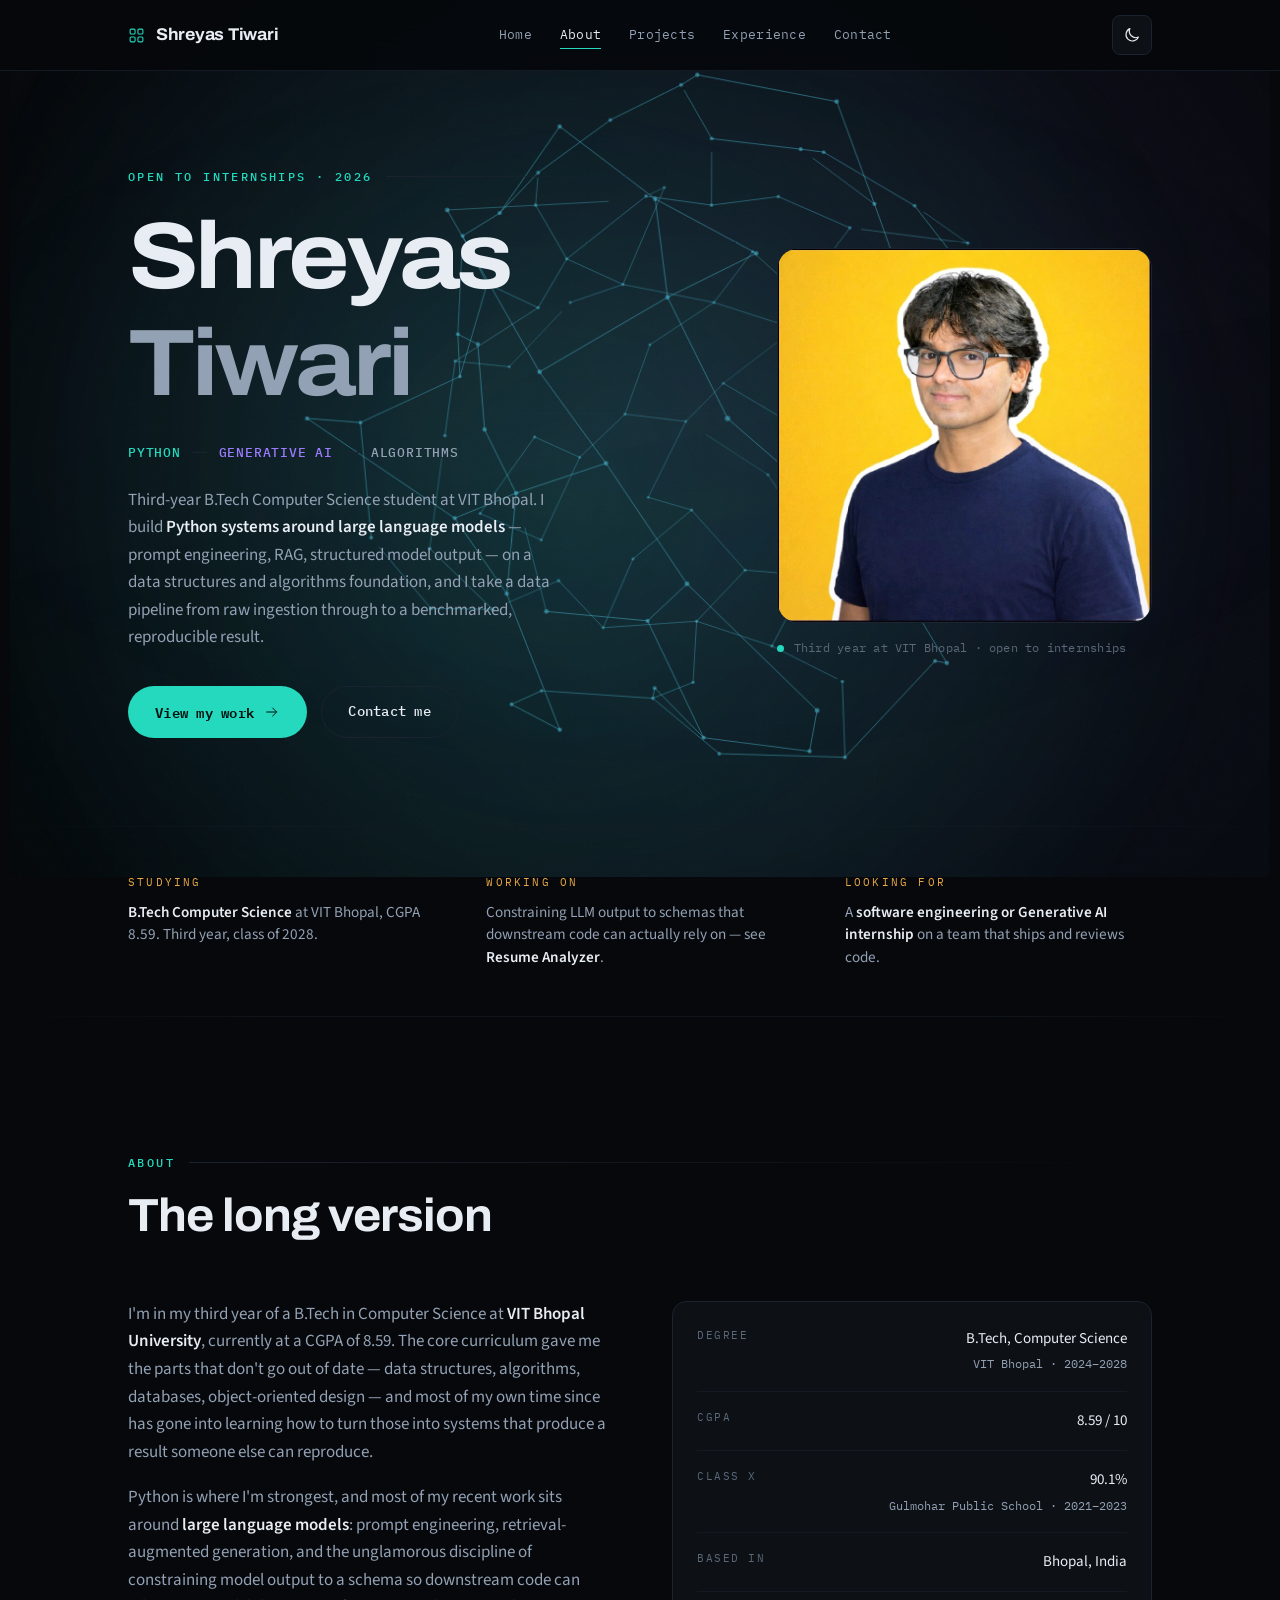
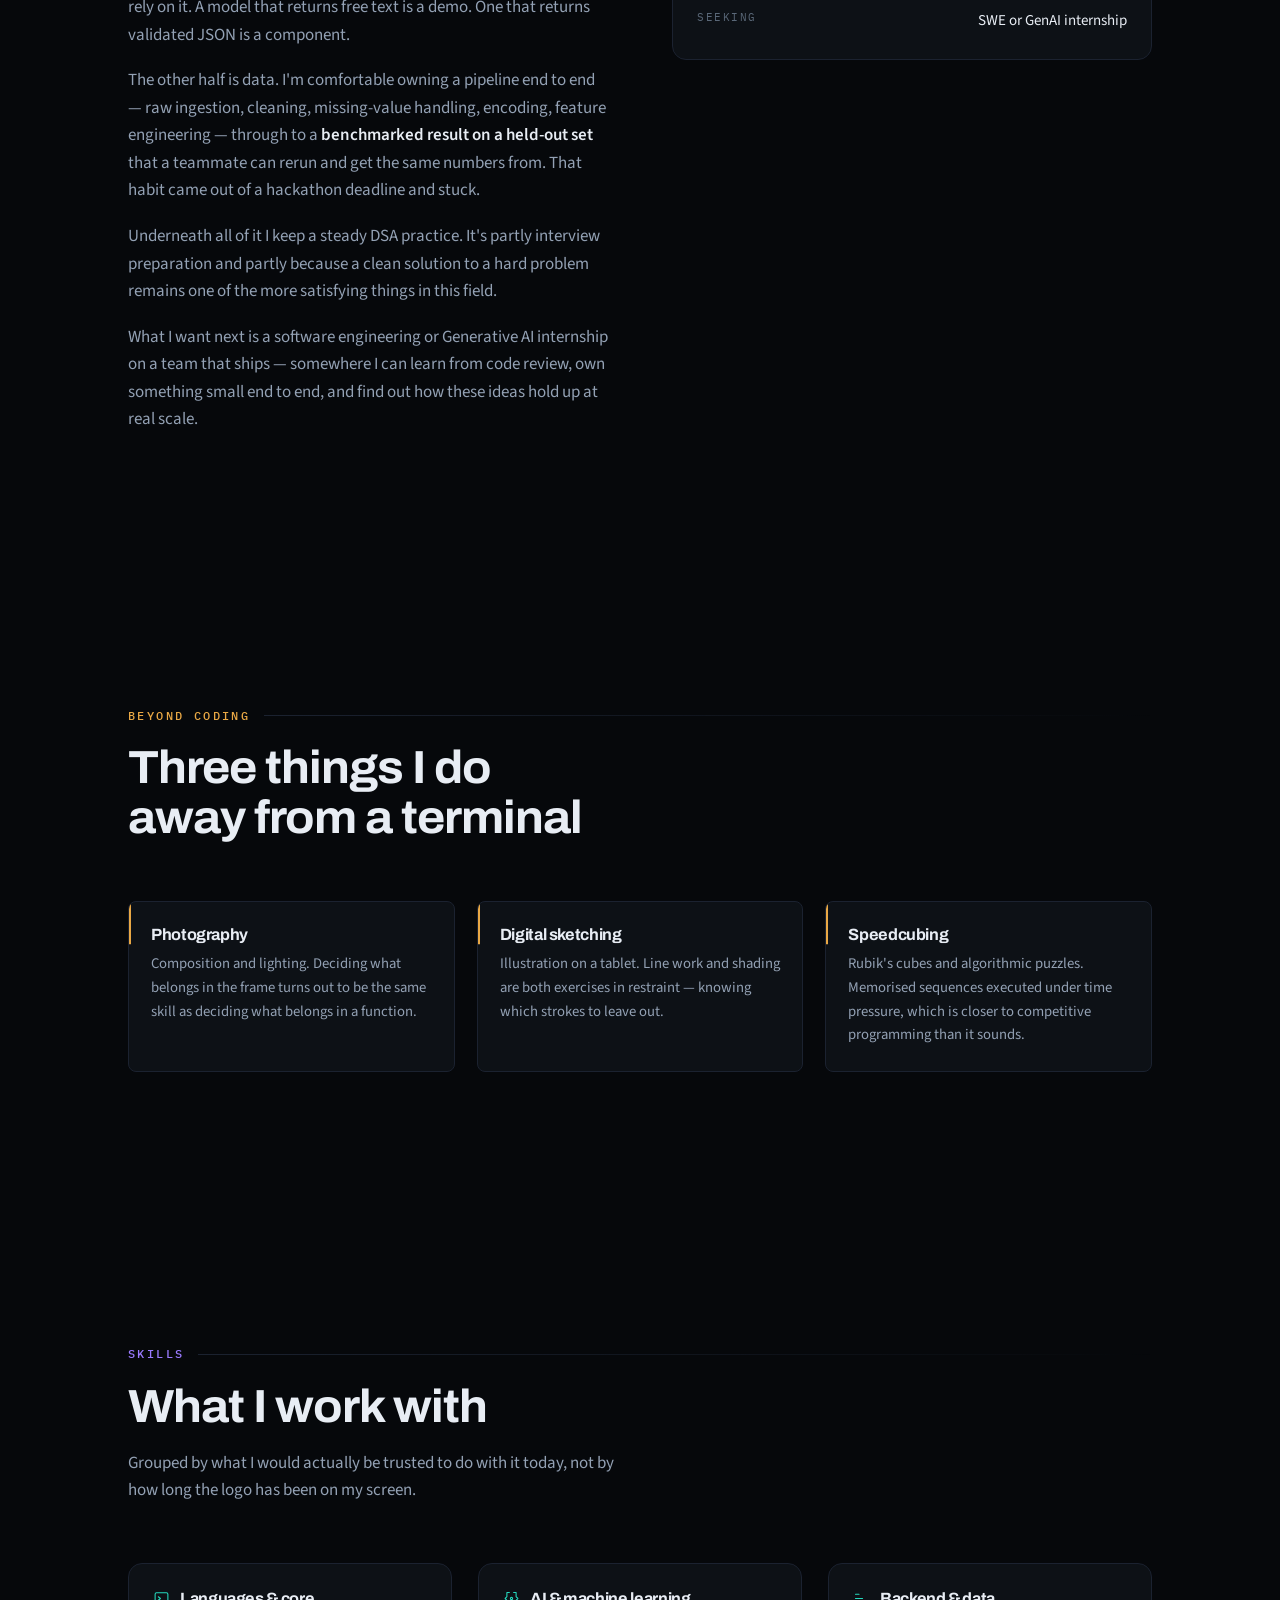
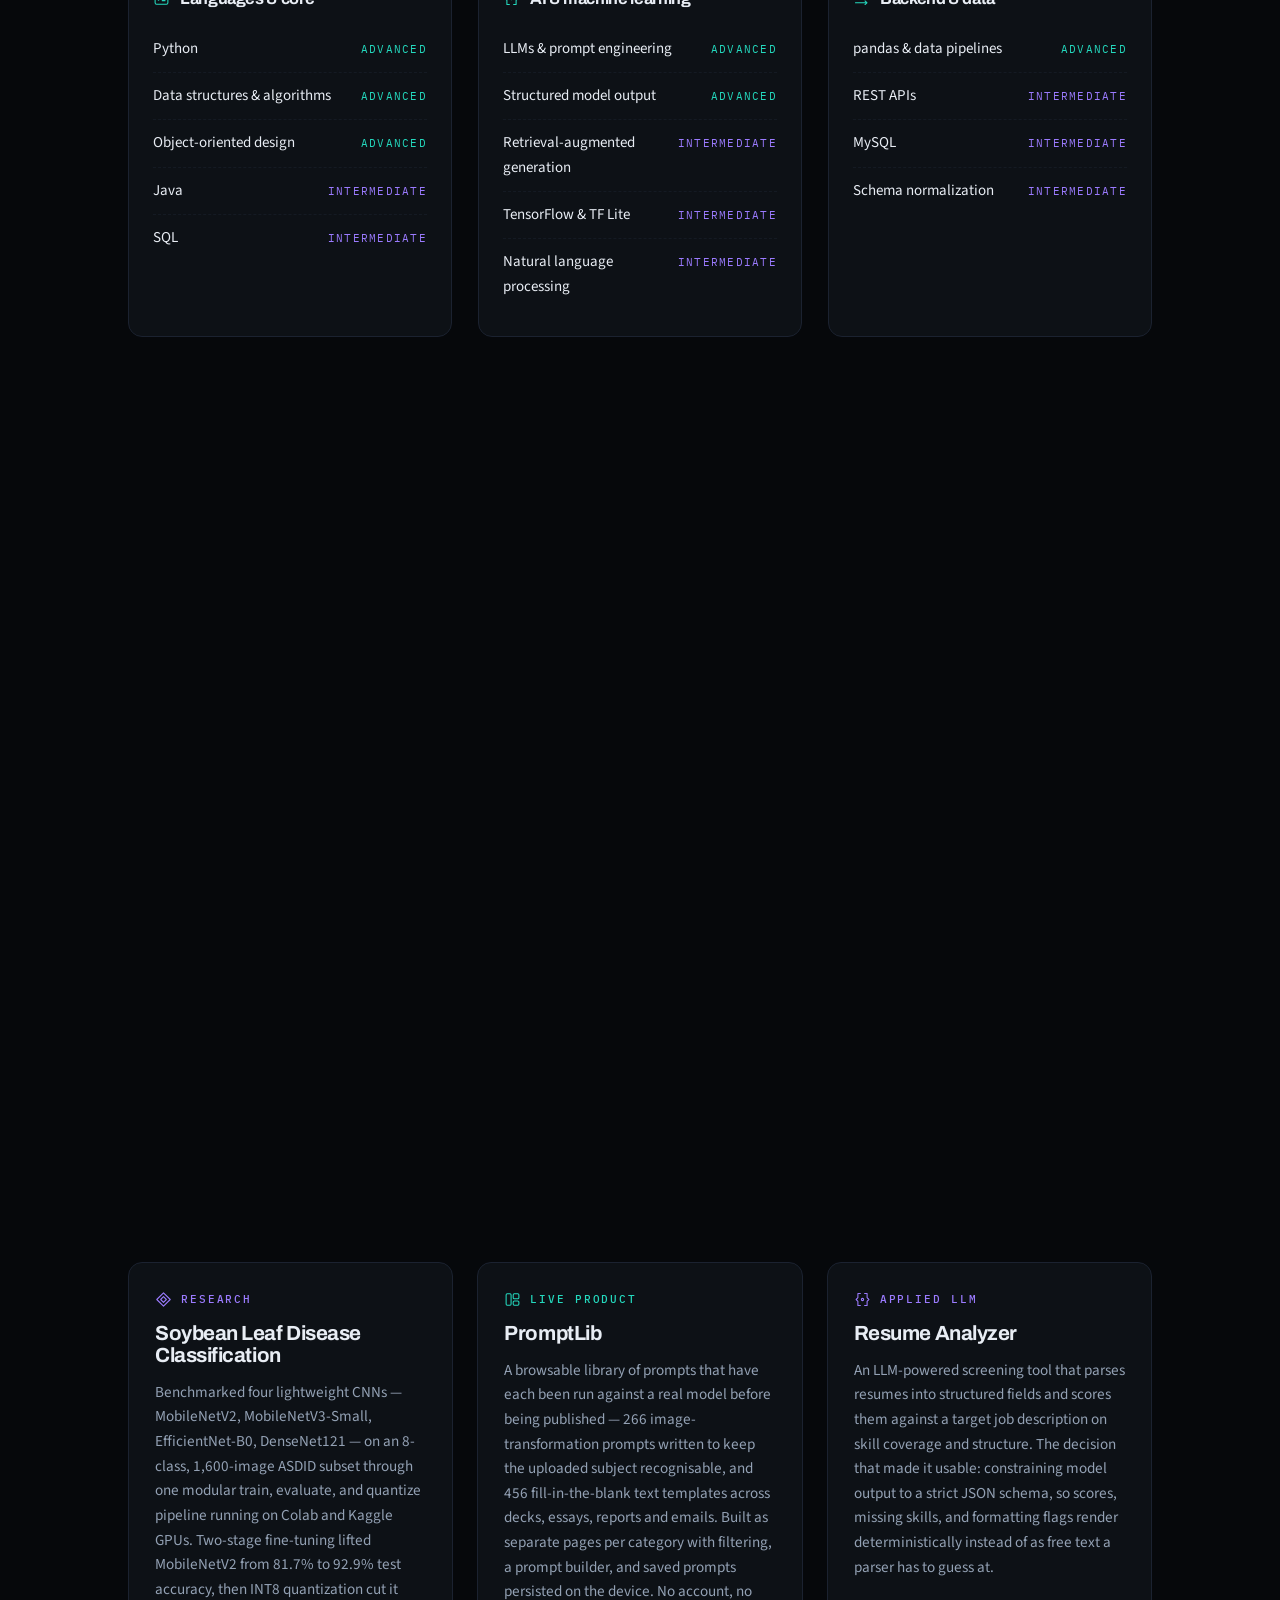
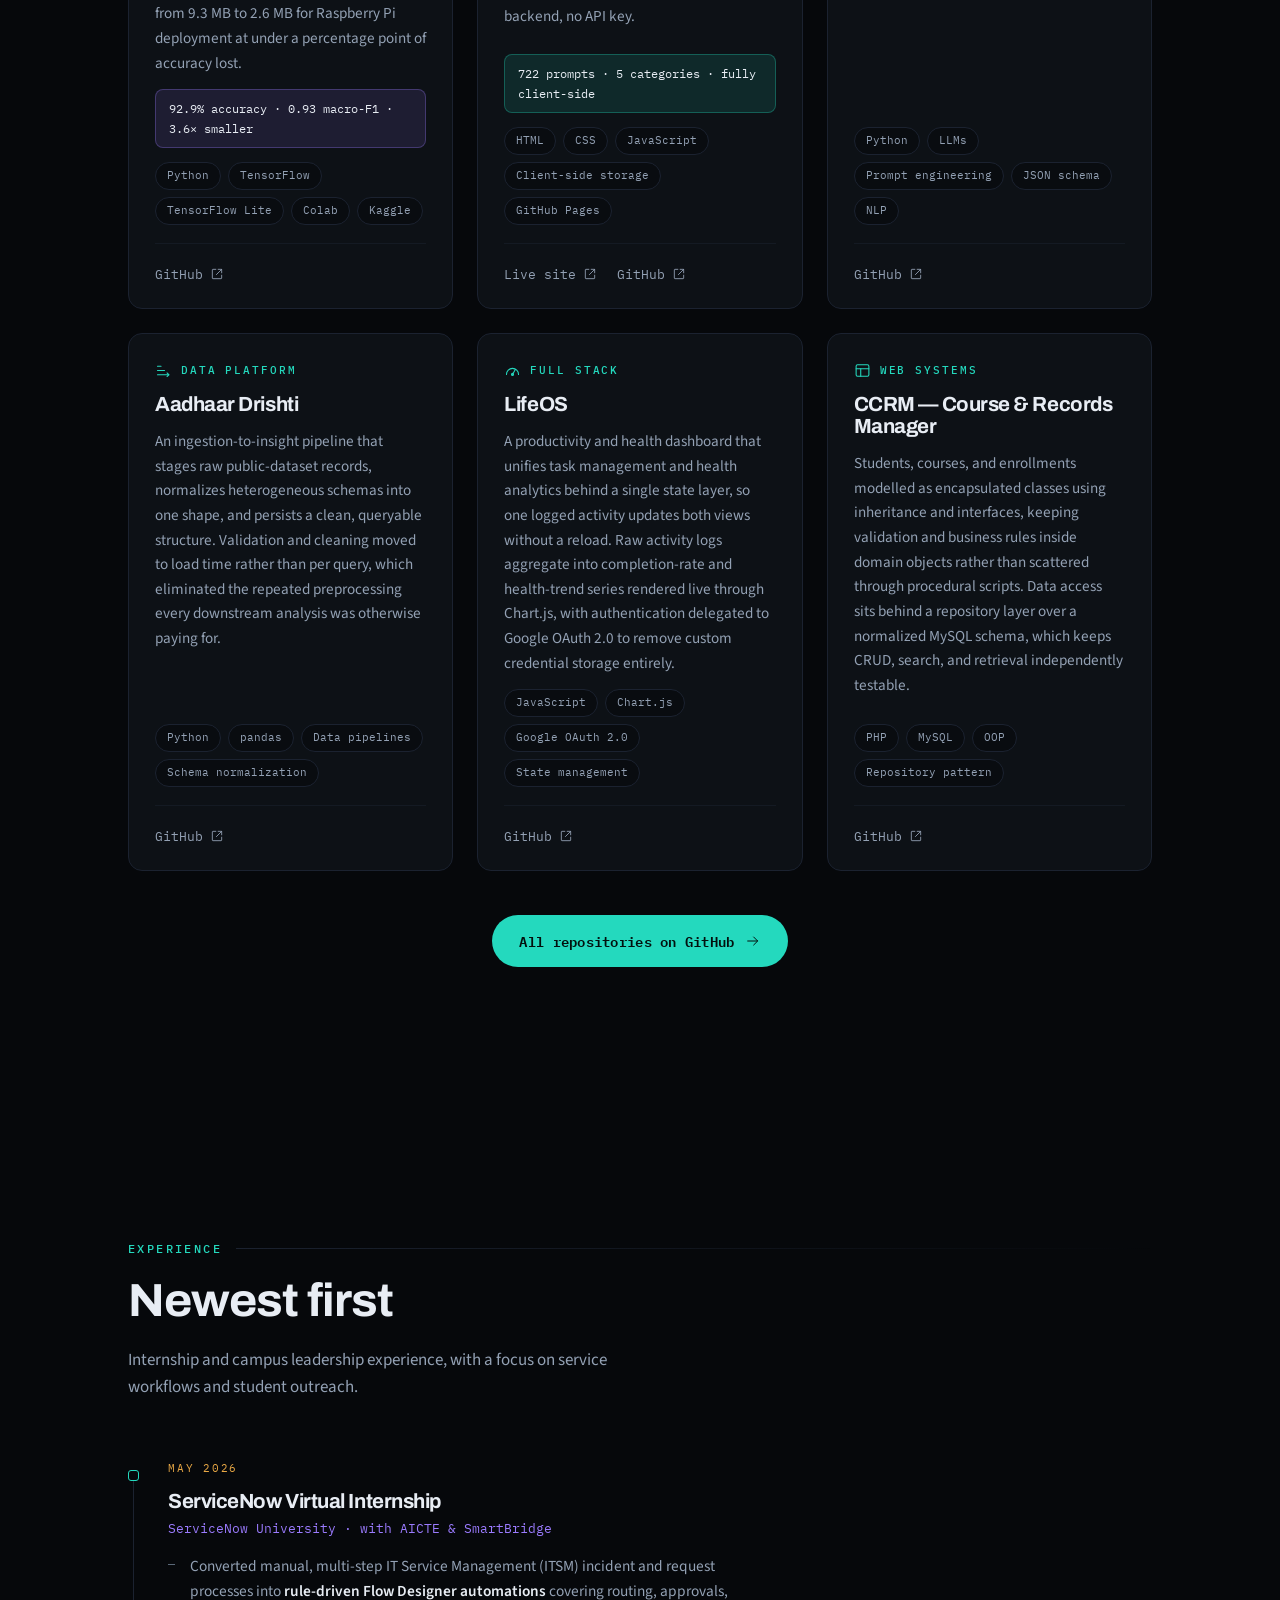
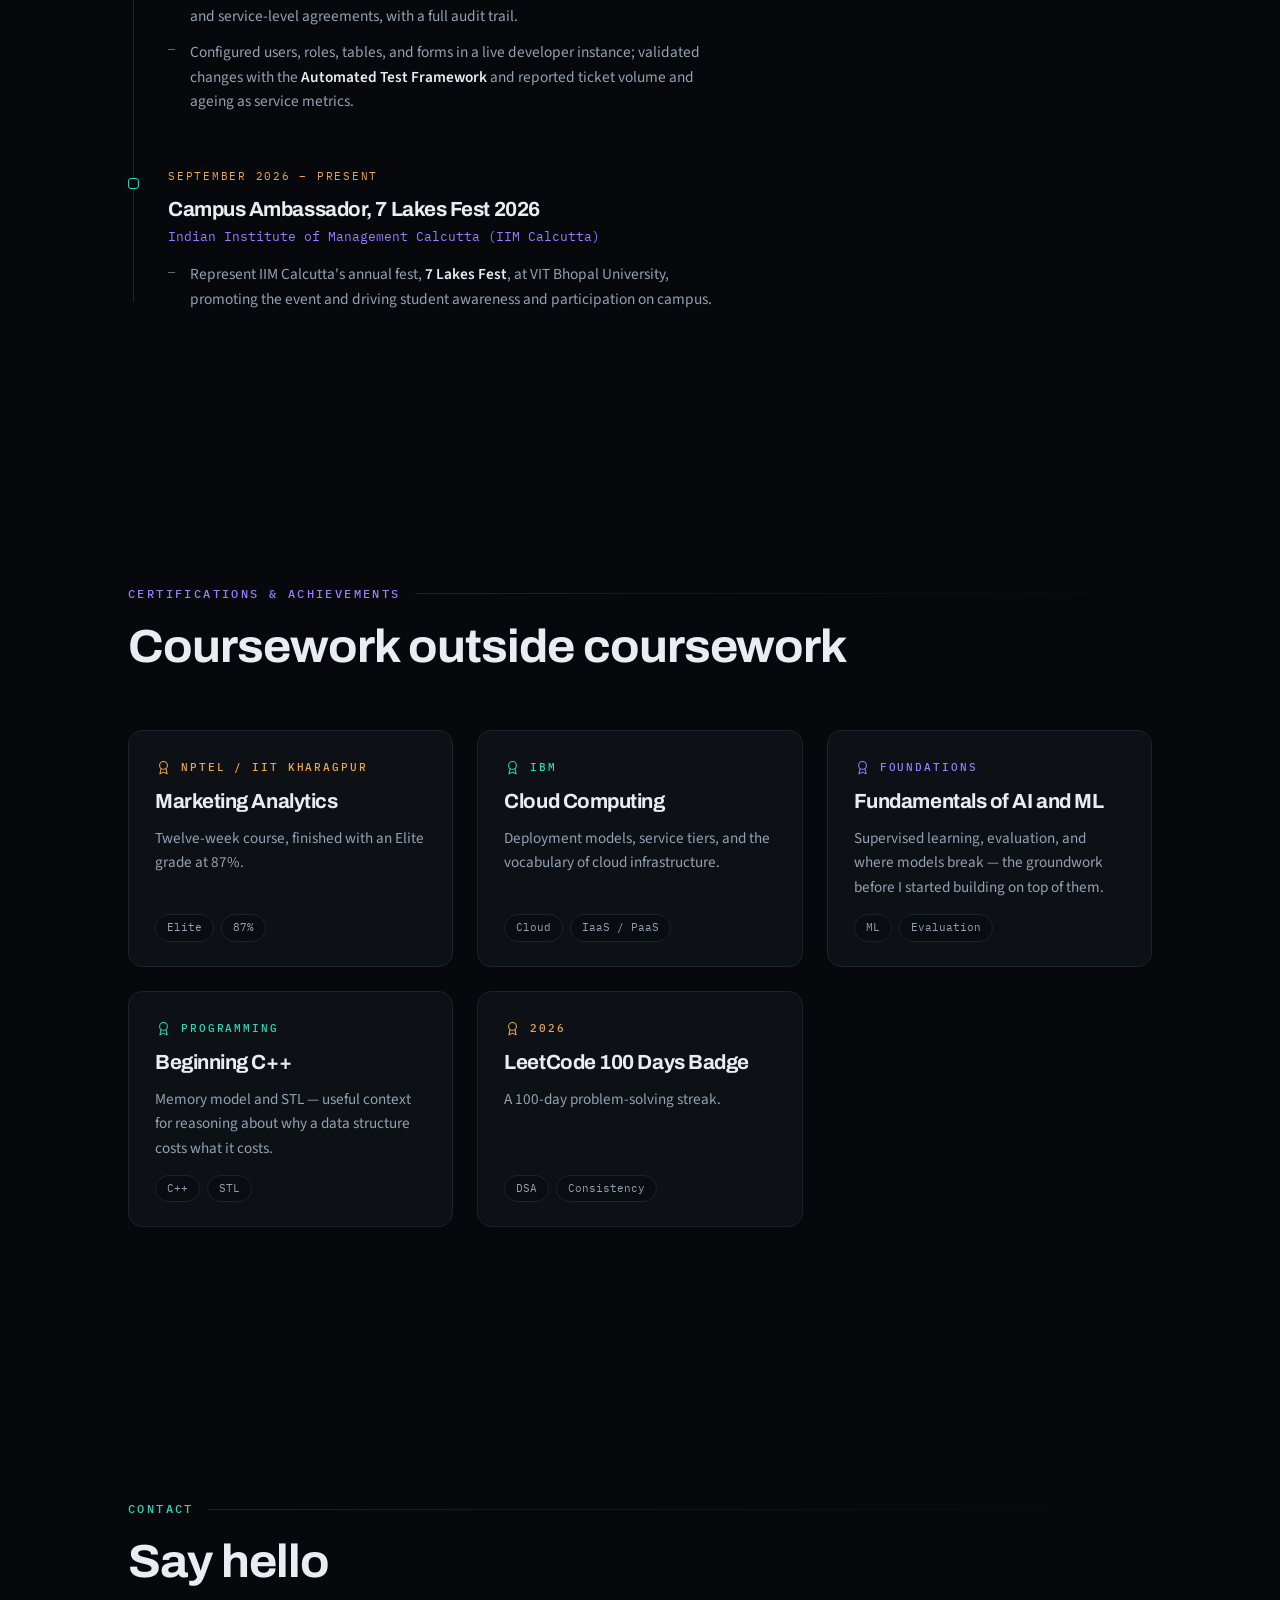
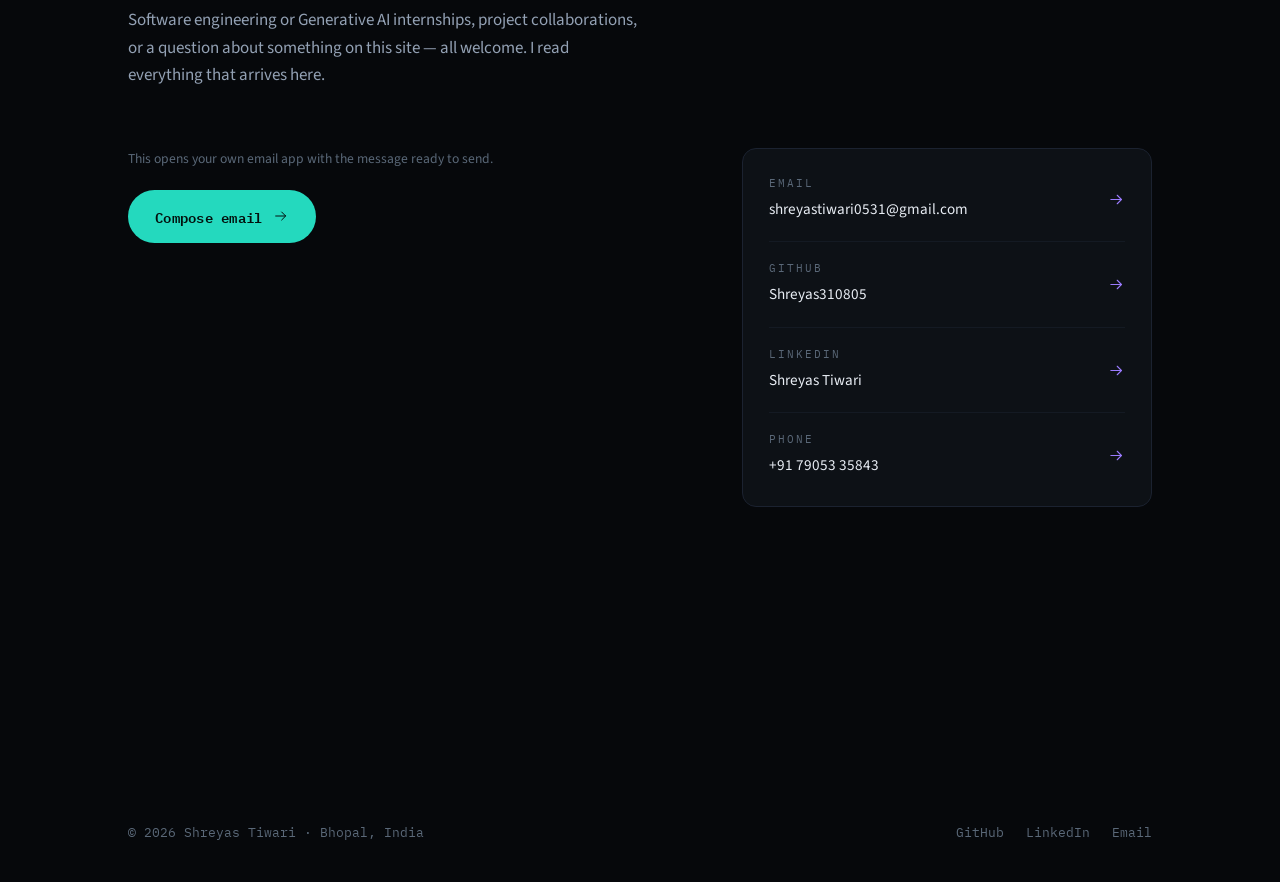
==== commit 5ac84e97: "Update portfolio experience from resume" ====
--- a/index.html
+++ b/index.html
@@ -142,8 +142,7 @@
         <ul class="facts reveal" data-delay="120">
           <li><span class="k">Degree</span><span class="v">B.Tech, Computer Science<small>VIT Bhopal &middot; 2024&ndash;2028</small></span></li>
           <li><span class="k">CGPA</span><span class="v">8.59 / 10</span></li>
-          <li><span class="k">Class XII</span><span class="v">77%<small>Gulmohar Public School &middot; 2023</small></span></li>
-          <li><span class="k">Class X</span><span class="v">90.1%<small>Gulmohar Public School &middot; 2021</small></span></li>
+          <li><span class="k">Class X</span><span class="v">90.1%<small>Gulmohar Public School &middot; 2021&ndash;2023</small></span></li>
           <li><span class="k">Based in</span><span class="v">Bhopal, India</span></li>
           <li><span class="k">Seeking</span><span class="v">SWE or GenAI internship</span></li>
         </ul>
@@ -317,7 +316,7 @@
       <div class="band-head">
         <p class="eyebrow reveal">Experience</p>
         <h2 class="band-title"><span class="line-mask reveal-line"><span>Newest first</span></span></h2>
-        <p class="band-sub reveal" data-delay="120">Internships and team leadership &mdash; the roles that taught me how to work with other people's code, other people's deadlines, and a definition of done that wasn't mine.</p>
+        <p class="band-sub reveal" data-delay="120">Internship and campus leadership experience, with a focus on service workflows and student outreach.</p>
       </div>
 
       <ol class="timeline">
@@ -326,30 +325,17 @@
           <h3>ServiceNow Virtual Internship</h3>
           <p class="tl-org">ServiceNow University &middot; with AICTE &amp; SmartBridge</p>
           <ul class="tl-points">
-            <li>Converted manual, multi-step ITSM incident and request processes into <b>rule-driven Flow Designer automations</b> covering routing, approvals, and SLAs, each with a full audit trail.</li>
-            <li>Configured users, roles, tables, and forms in a live developer instance, then validated every change through the <b>Automated Test Framework</b> before it went anywhere near a workflow.</li>
-            <li>Surfaced ticket volume and ageing as service metrics, so the effect of an automation was visible rather than assumed.</li>
+            <li>Converted manual, multi-step IT Service Management (ITSM) incident and request processes into <b>rule-driven Flow Designer automations</b> covering routing, approvals, and service-level agreements, with a full audit trail.</li>
+            <li>Configured users, roles, tables, and forms in a live developer instance; validated changes with the <b>Automated Test Framework</b> and reported ticket volume and ageing as service metrics.</li>
           </ul>
         </li>
 
         <li class="tl-item reveal" data-delay="90">
-          <p class="tl-date">September 2025</p>
-          <h3>Innomatics Research Labs Hackathon<span class="tl-flag">Co-Lead</span></h3>
-          <p class="tl-org">Team Co-Lead, Machine Learning Track</p>
+          <p class="tl-date">September 2026 &ndash; Present</p>
+          <h3>Campus Ambassador, 7 Lakes Fest 2026</h3>
+          <p class="tl-org">Indian Institute of Management Calcutta (IIM Calcutta)</p>
           <ul class="tl-points">
-            <li>Co-led a fixed-deadline ML challenge, splitting the team into <b>data, modelling, and evaluation tracks</b> with daily reviews to catch drift early.</li>
-            <li>Owned the Python pipeline end to end &mdash; cleaning, missing-value handling, encoding, feature engineering &mdash; so every candidate model trained on <b>one reproducible dataset</b> instead of five slightly different ones.</li>
-            <li>Benchmarked models on a held-out validation set, selected the strongest performer, and documented the comparison so teammates could reproduce the result themselves.</li>
-          </ul>
-        </li>
-
-        <li class="tl-item reveal" data-delay="180">
-          <p class="tl-date">July 2021 &ndash; February 2022</p>
-          <h3>Cultural Head</h3>
-          <p class="tl-org">Gulmohar Public School</p>
-          <ul class="tl-points">
-            <li>Ran the school's cultural programme for the year &mdash; coordinating events, budgets, and a rotating cast of volunteers.</li>
-            <li>My first experience of being accountable for something other people were depending on, which is most of what leading a team turns out to be.</li>
+            <li>Represent IIM Calcutta's annual fest, <b>7 Lakes Fest</b>, at VIT Bhopal University, promoting the event and driving student awareness and participation on campus.</li>
           </ul>
         </li>
       </ol>
@@ -394,8 +380,8 @@
 
         <article class="card reveal" data-delay="280" style="--accent: var(--ember);">
           <p class="card-kind"><svg class="glyph"><use href="#sym-award"/></svg>2026</p>
-          <h3>LeetCode 50 Days Badge</h3>
-          <p>Fifty consecutive days of problem solving. The badge is incidental; the habit is the point.</p>
+          <h3>LeetCode 100 Days Badge</h3>
+          <p>A 100-day problem-solving streak.</p>
           <div class="tags"><span>DSA</span><span>Consistency</span></div>
         </article>
       </div>
